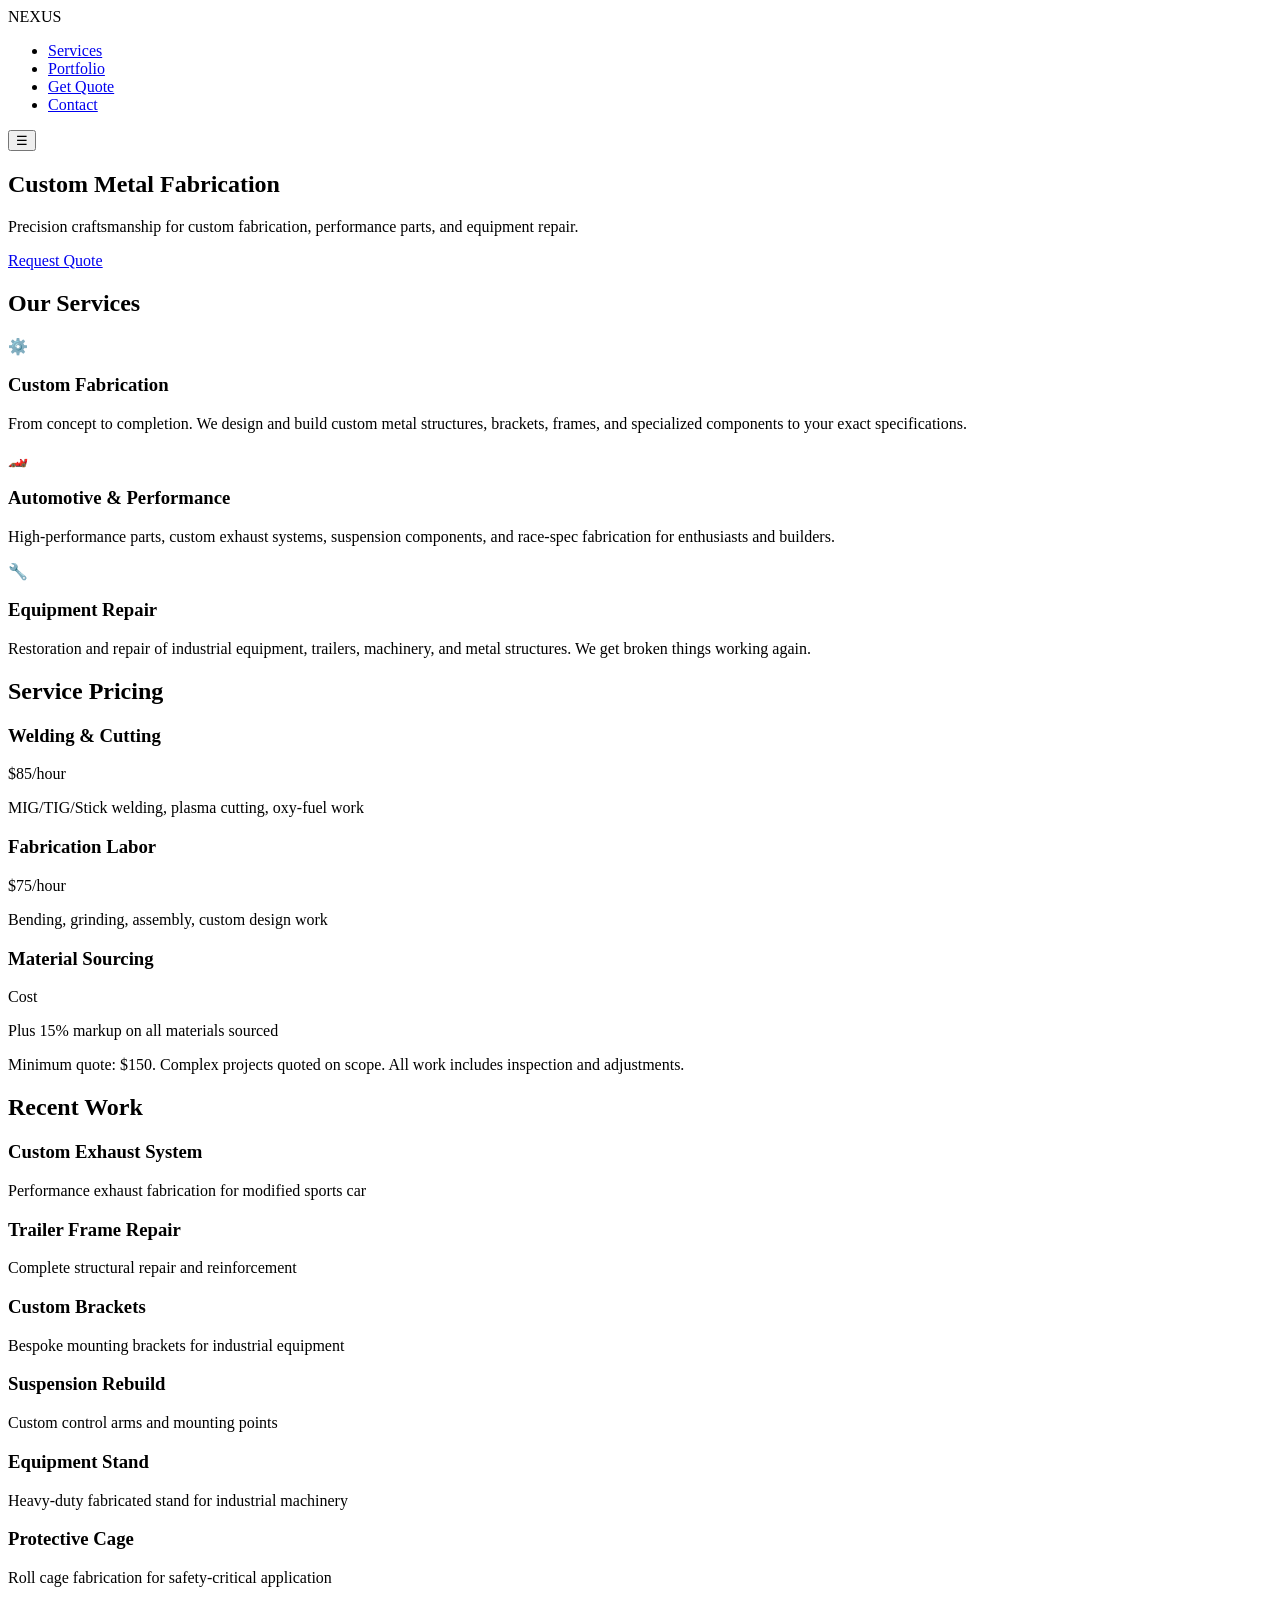
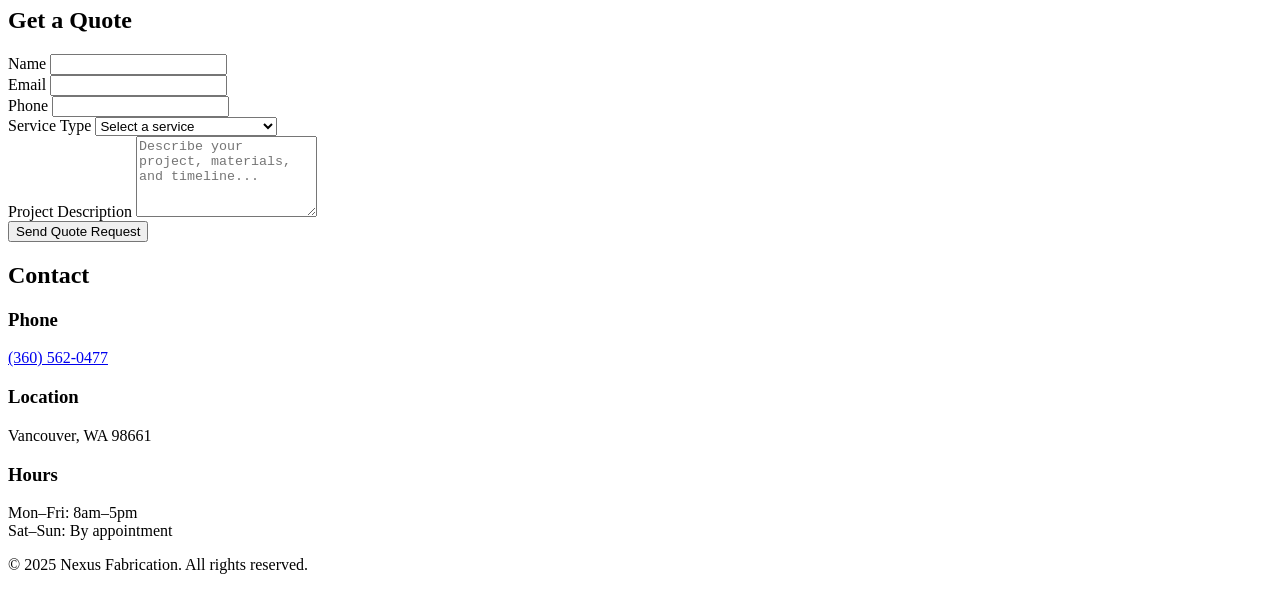
==== index.html @ 76b74e0a "Create index.html" ====
<!DOCTYPE html>
<html lang="en">
<head>
    <meta charset="UTF-8">
    <meta name="viewport" content="width=device-width, initial-scale=1.0">
    <title>Nexus Fabrication | Custom Metal Fabrication Vancouver, WA</title>
    <meta name="description" content="Custom fabrication, automotive performance parts, and equipment repair. Serving Vancouver, WA.">
    <meta name="theme-color" content="#1a1a1a">
    <link rel="stylesheet" href="styles.css">
    <script type="application/ld+json">
    {
        "@context": "https://schema.org",
        "@type": "LocalBusiness",
        "name": "Nexus Fabrication",
        "image": "https://nexusfabrication.com/og-image.jpg",
        "description": "Custom metal fabrication, automotive parts, equipment repair",
        "address": {
            "@type": "PostalAddress",
            "streetAddress": "Vancouver",
            "addressLocality": "Vancouver",
            "addressRegion": "WA",
            "postalCode": "98661",
            "addressCountry": "US"
        },
        "telephone": "(360) 562-0477",
        "url": "https://nexusfabrication.com"
    }
    </script>
</head>
<body>
    <!-- Navigation -->
    <nav class="navbar">
        <div class="nav-container">
            <div class="nav-brand">NEXUS</div>
            <ul class="nav-links">
                <li><a href="#services">Services</a></li>
                <li><a href="#portfolio">Portfolio</a></li>
                <li><a href="#quote">Get Quote</a></li>
                <li><a href="#contact">Contact</a></li>
            </ul>
            <button class="nav-toggle" id="navToggle">☰</button>
        </div>
    </nav>

    <!-- Hero Section -->
    <section class="hero">
        <div class="hero-content">
            <h1>Custom Metal Fabrication</h1>
            <p>Precision craftsmanship for custom fabrication, performance parts, and equipment repair.</p>
            <a href="#quote" class="cta-button">Request Quote</a>
        </div>
        <div class="hero-accent"></div>
    </section>

    <!-- Services Section -->
    <section id="services" class="services">
        <h2>Our Services</h2>
        <div class="services-grid">
            <div class="service-card">
                <div class="service-icon">⚙️</div>
                <h3>Custom Fabrication</h3>
                <p>From concept to completion. We design and build custom metal structures, brackets, frames, and specialized components to your exact specifications.</p>
            </div>
            <div class="service-card">
                <div class="service-icon">🏎️</div>
                <h3>Automotive & Performance</h3>
                <p>High-performance parts, custom exhaust systems, suspension components, and race-spec fabrication for enthusiasts and builders.</p>
            </div>
            <div class="service-card">
                <div class="service-icon">🔧</div>
                <h3>Equipment Repair</h3>
                <p>Restoration and repair of industrial equipment, trailers, machinery, and metal structures. We get broken things working again.</p>
            </div>
        </div>
    </section>

    <!-- Pricing Section -->
    <section id="pricing" class="pricing">
        <h2>Service Pricing</h2>
        <div class="pricing-grid">
            <div class="pricing-card">
                <h3>Welding & Cutting</h3>
                <div class="price">$85<span>/hour</span></div>
                <p>MIG/TIG/Stick welding, plasma cutting, oxy-fuel work</p>
            </div>
            <div class="pricing-card">
                <h3>Fabrication Labor</h3>
                <div class="price">$75<span>/hour</span></div>
                <p>Bending, grinding, assembly, custom design work</p>
            </div>
            <div class="pricing-card">
                <h3>Material Sourcing</h3>
                <div class="price">Cost</div>
                <p>Plus 15% markup on all materials sourced</p>
            </div>
        </div>
        <p class="pricing-note">Minimum quote: $150. Complex projects quoted on scope. All work includes inspection and adjustments.</p>
    </section>

    <!-- Portfolio Section -->
    <section id="portfolio" class="portfolio">
        <h2>Recent Work</h2>
        <div class="portfolio-grid">
            <div class="portfolio-item">
                <div class="portfolio-image" style="background: linear-gradient(135deg, #2d2d2d 0%, #3a3a3a 100%);"></div>
                <h3>Custom Exhaust System</h3>
                <p>Performance exhaust fabrication for modified sports car</p>
            </div>
            <div class="portfolio-item">
                <div class="portfolio-image" style="background: linear-gradient(135deg, #3a3a3a 0%, #2d2d2d 100%);"></div>
                <h3>Trailer Frame Repair</h3>
                <p>Complete structural repair and reinforcement</p>
            </div>
            <div class="portfolio-item">
                <div class="portfolio-image" style="background: linear-gradient(135deg, #2d2d2d 0%, #3a3a3a 100%);"></div>
                <h3>Custom Brackets</h3>
                <p>Bespoke mounting brackets for industrial equipment</p>
            </div>
            <div class="portfolio-item">
                <div class="portfolio-image" style="background: linear-gradient(135deg, #3a3a3a 0%, #2d2d2d 100%);"></div>
                <h3>Suspension Rebuild</h3>
                <p>Custom control arms and mounting points</p>
            </div>
            <div class="portfolio-item">
                <div class="portfolio-image" style="background: linear-gradient(135deg, #2d2d2d 0%, #3a3a3a 100%);"></div>
                <h3>Equipment Stand</h3>
                <p>Heavy-duty fabricated stand for industrial machinery</p>
            </div>
            <div class="portfolio-item">
                <div class="portfolio-image" style="background: linear-gradient(135deg, #3a3a3a 0%, #2d2d2d 100%);"></div>
                <h3>Protective Cage</h3>
                <p>Roll cage fabrication for safety-critical application</p>
            </div>
        </div>
    </section>

    <!-- Quote Section -->
    <section id="quote" class="quote-section">
        <h2>Get a Quote</h2>
        <form class="quote-form" id="quoteForm">
            <div class="form-group">
                <label for="name">Name</label>
                <input type="text" id="name" name="name" required>
            </div>
            <div class="form-group">
                <label for="email">Email</label>
                <input type="email" id="email" name="email" required>
            </div>
            <div class="form-group">
                <label for="phone">Phone</label>
                <input type="tel" id="phone" name="phone">
            </div>
            <div class="form-group">
                <label for="service">Service Type</label>
                <select id="service" name="service" required>
                    <option value="">Select a service</option>
                    <option value="custom-fab">Custom Fabrication</option>
                    <option value="auto-perf">Automotive & Performance</option>
                    <option value="repair">Equipment Repair</option>
                    <option value="other">Other</option>
                </select>
            </div>
            <div class="form-group">
                <label for="description">Project Description</label>
                <textarea id="description" name="description" rows="5" placeholder="Describe your project, materials, and timeline..." required></textarea>
            </div>
            <button type="submit" class="cta-button">Send Quote Request</button>
            <p class="form-note" id="formMessage"></p>
        </form>
    </section>

    <!-- Contact Section -->
    <section id="contact" class="contact">
        <h2>Contact</h2>
        <div class="contact-info">
            <div class="contact-item">
                <h3>Phone</h3>
                <a href="tel:+13605620477">(360) 562-0477</a>
            </div>
            <div class="contact-item">
                <h3>Location</h3>
                <p>Vancouver, WA 98661</p>
            </div>
            <div class="contact-item">
                <h3>Hours</h3>
                <p>Mon–Fri: 8am–5pm<br>Sat–Sun: By appointment</p>
            </div>
        </div>
    </section>

    <!-- Footer -->
    <footer class="footer">
        <p>&copy; 2025 Nexus Fabrication. All rights reserved.</p>
    </footer>

    <script src="script.js"></script>
</body>
</html>
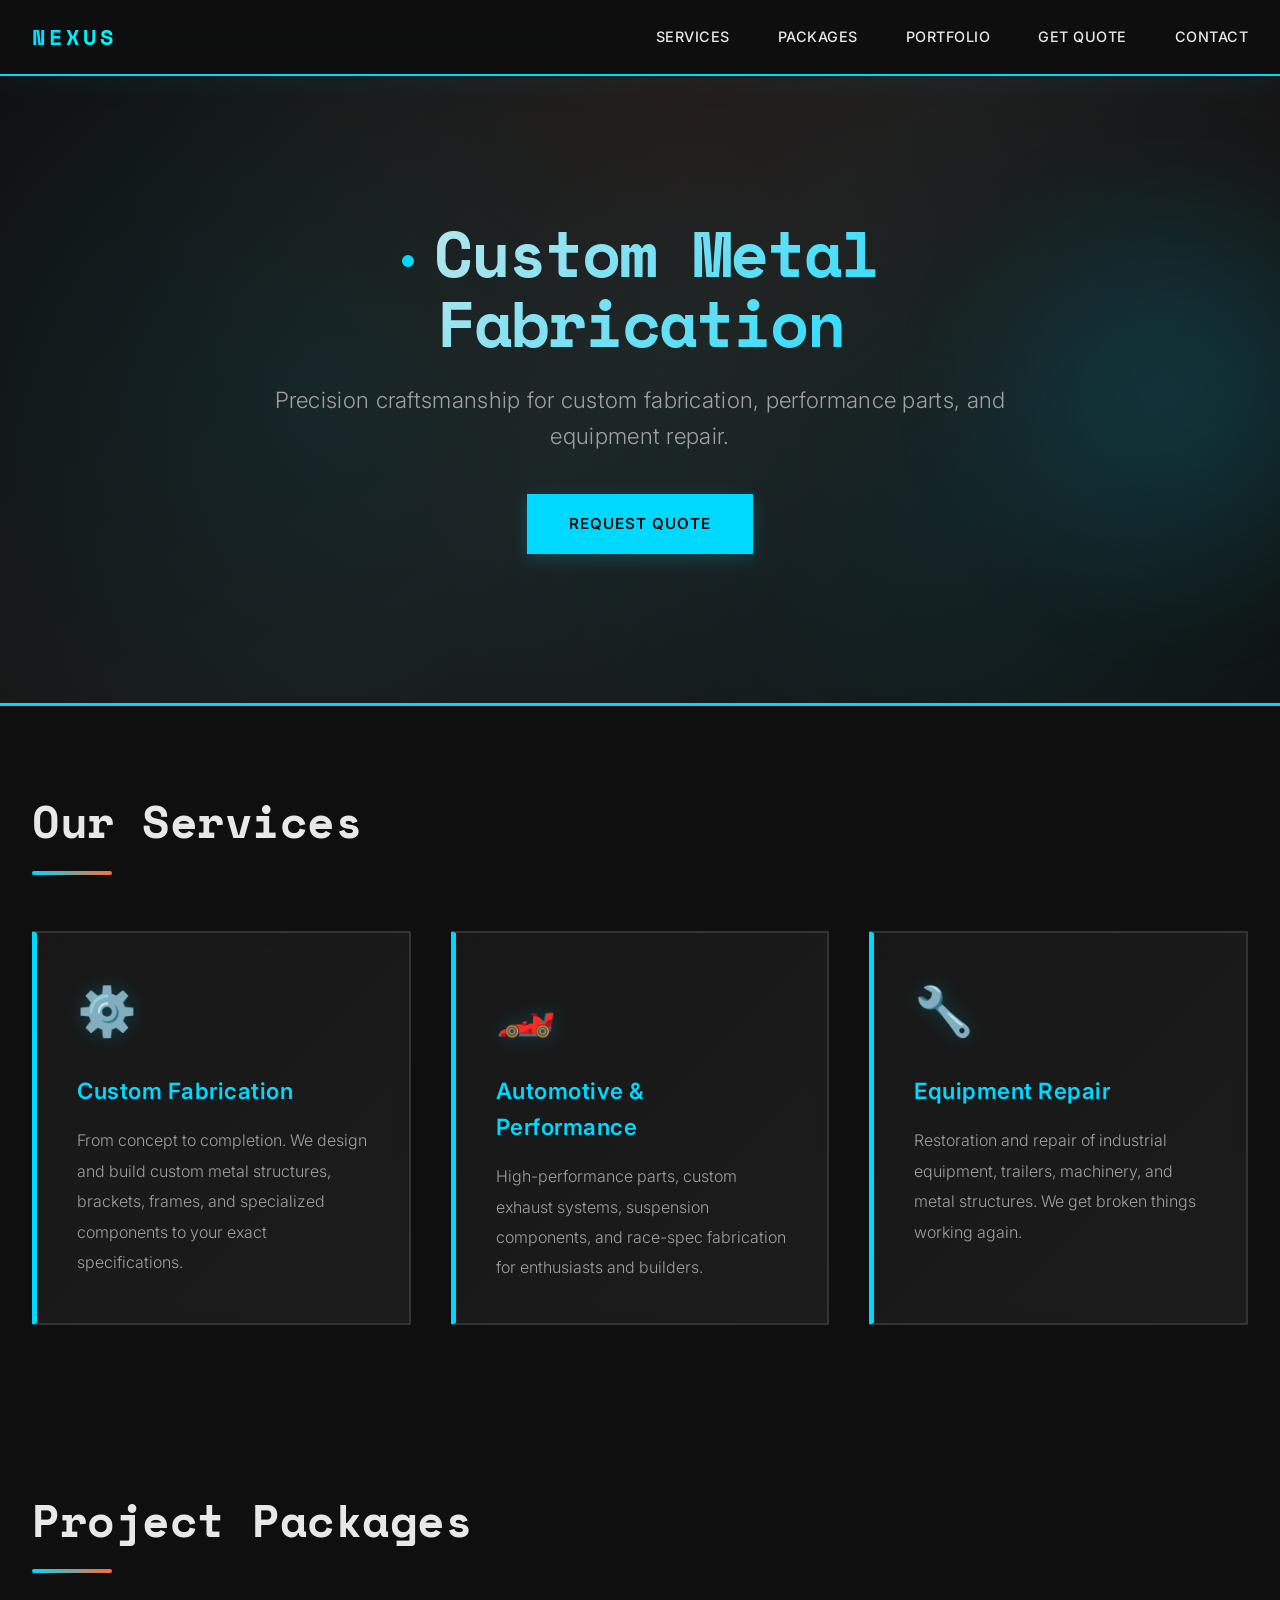
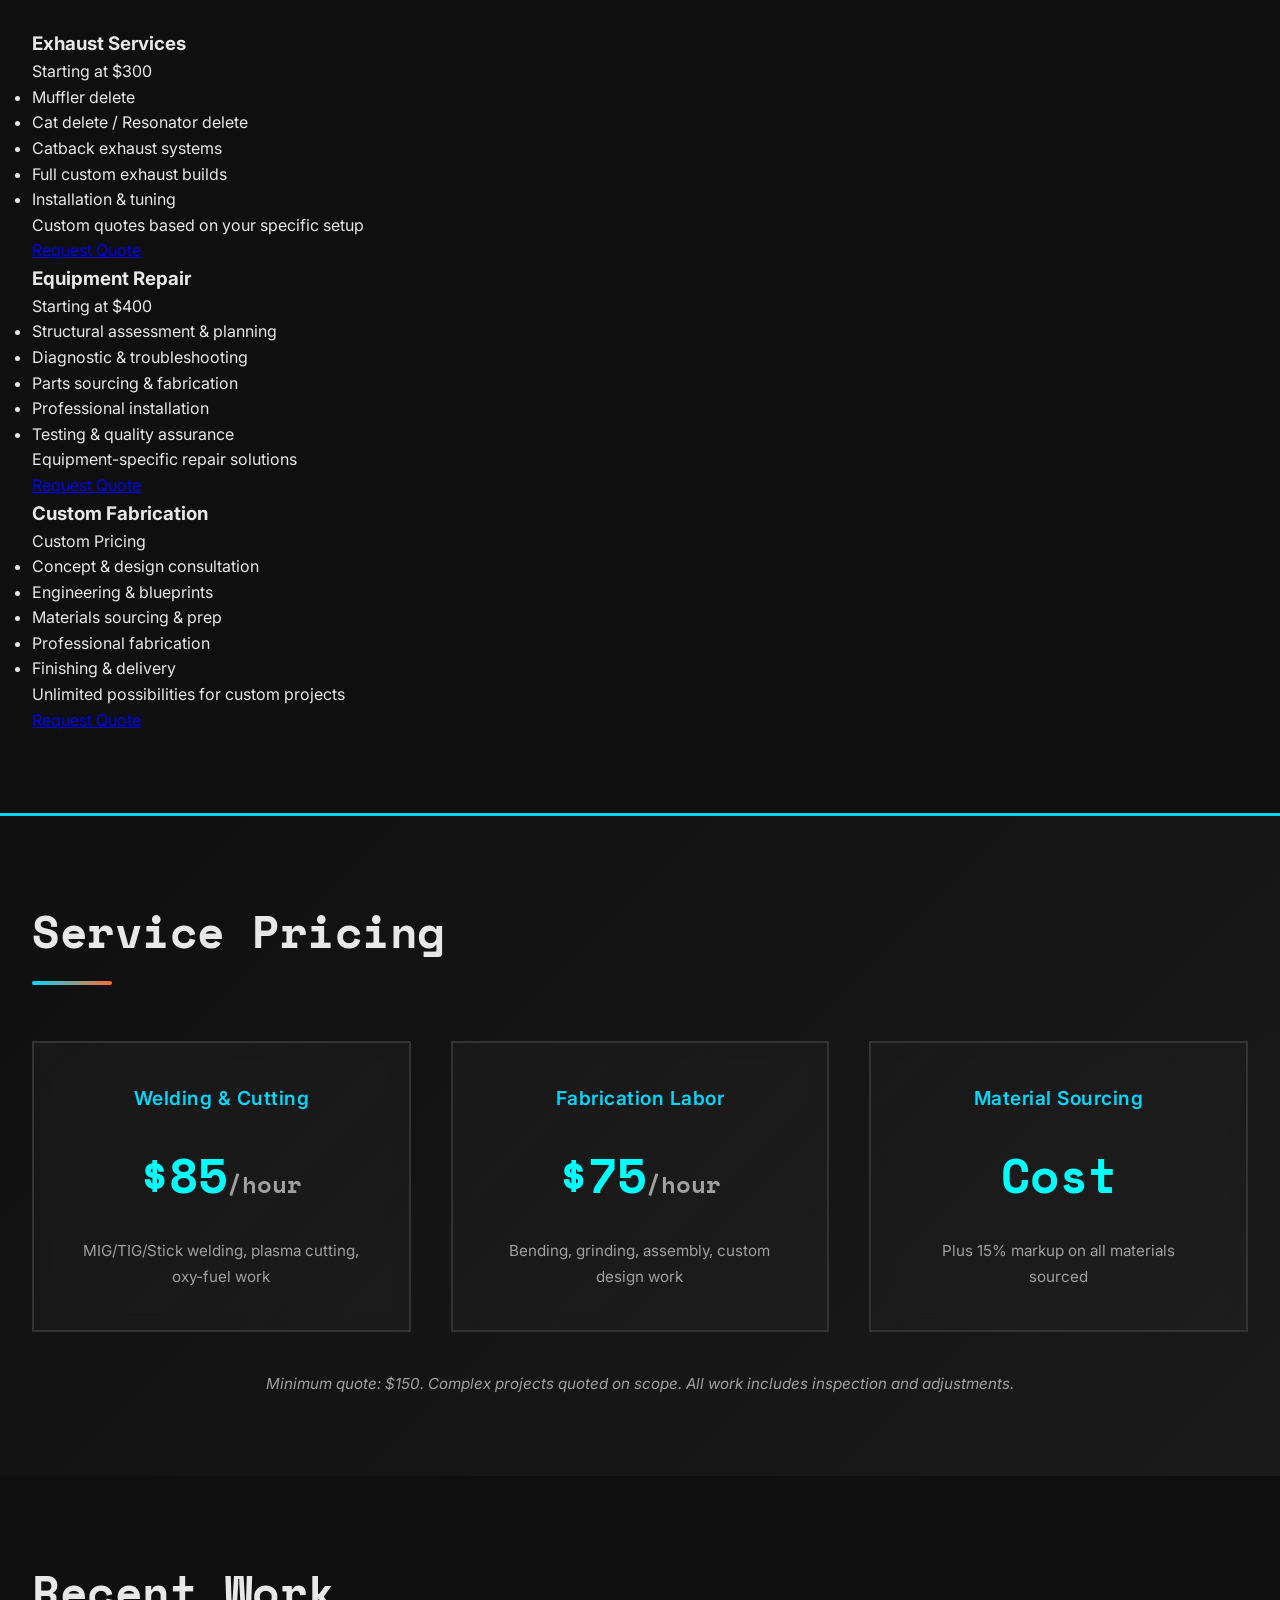
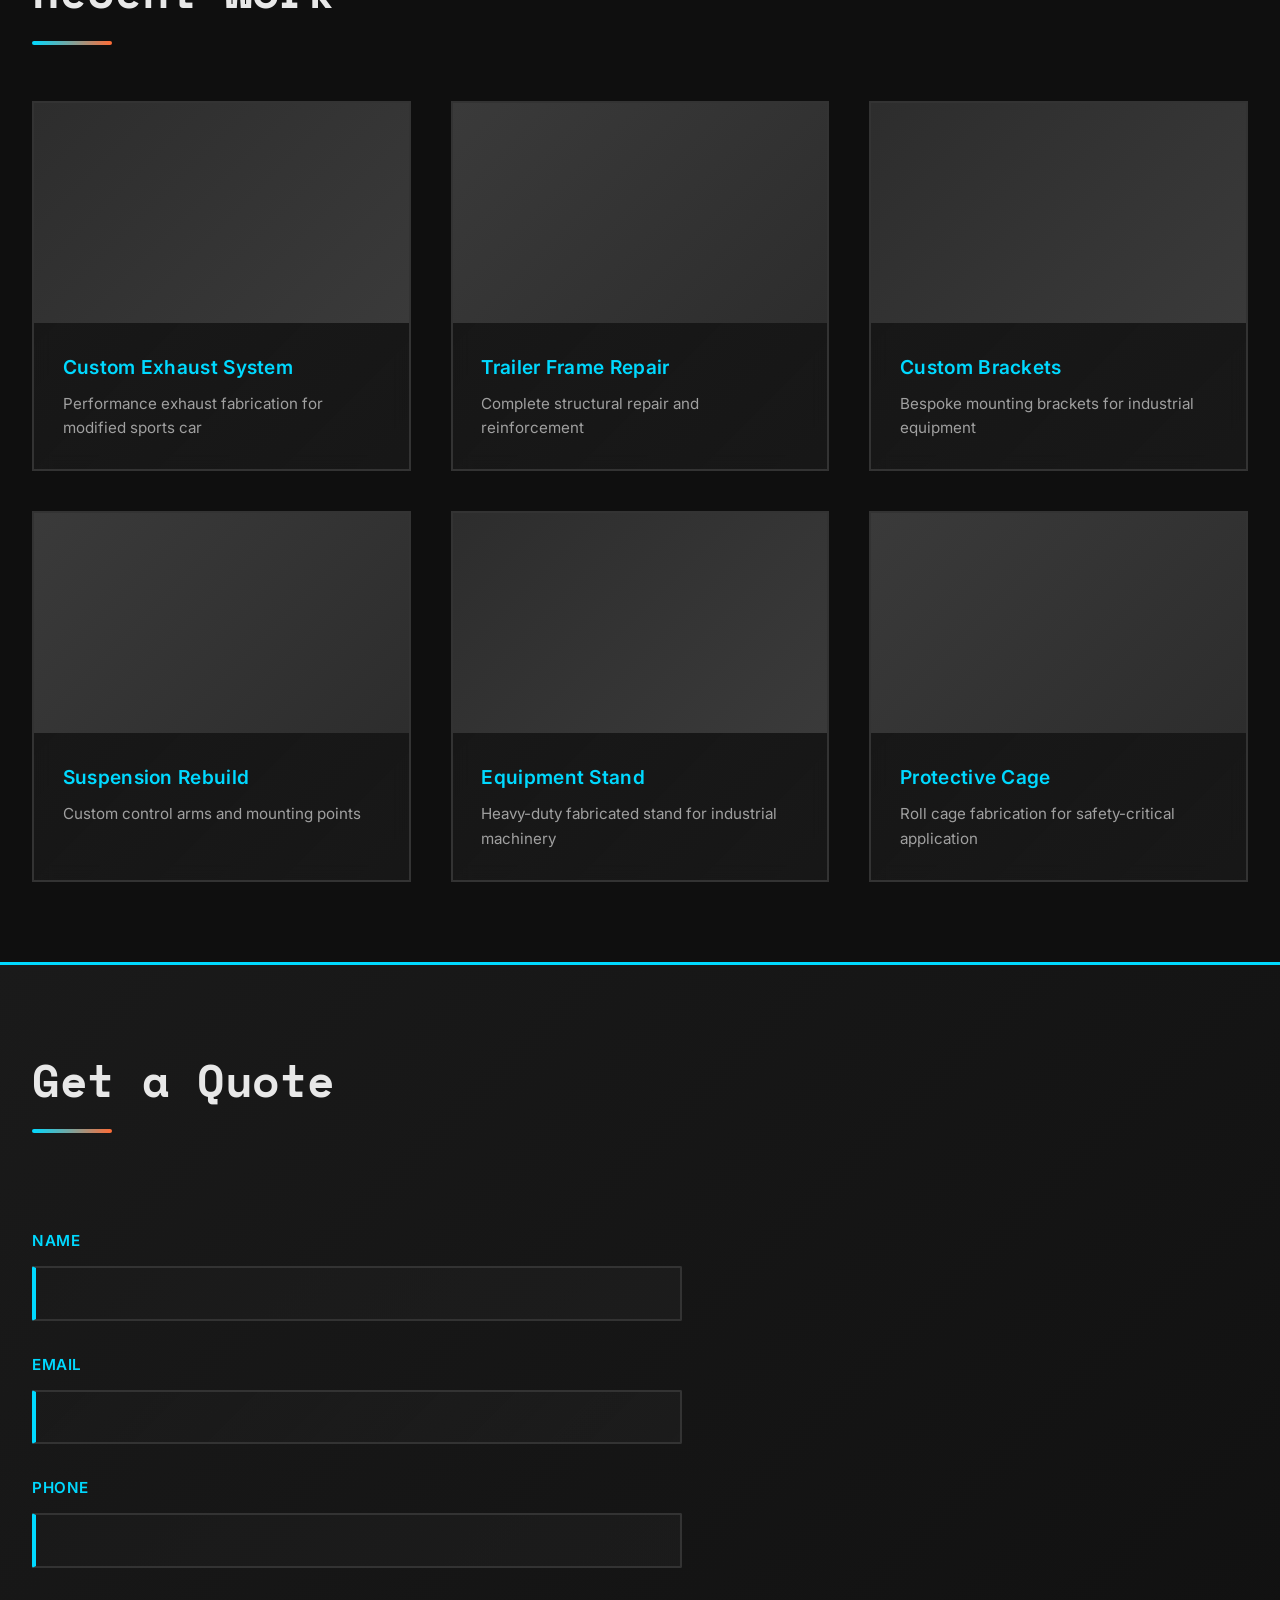
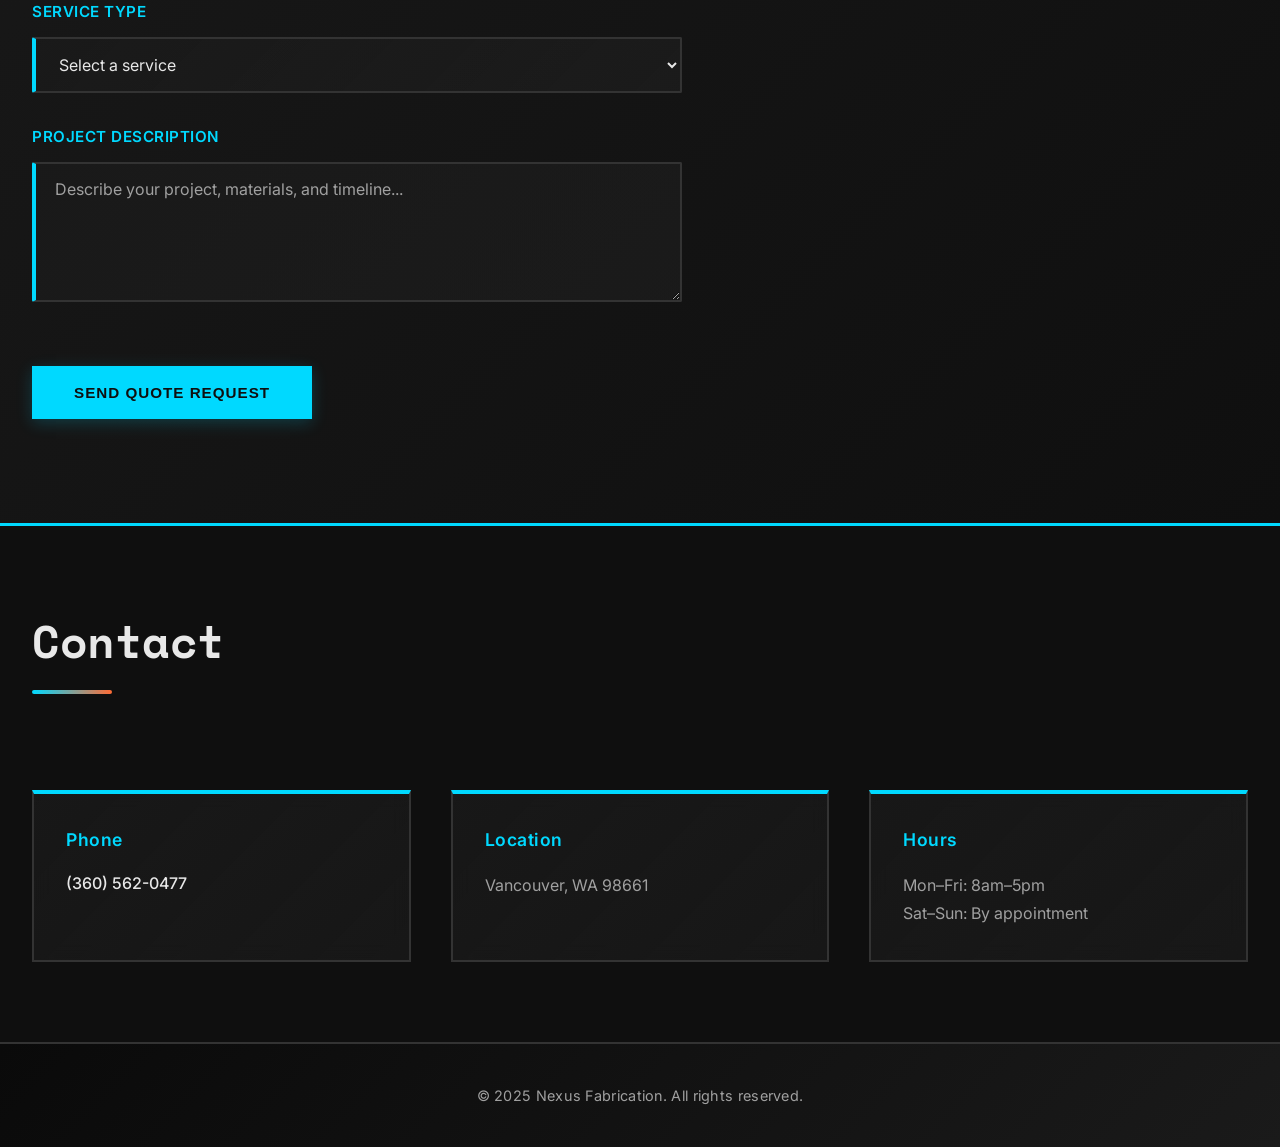
==== commit fe66120c: "Update index.html" ====
--- a/index.html
+++ b/index.html
@@ -34,6 +34,7 @@
             <div class="nav-brand">NEXUS</div>
             <ul class="nav-links">
                 <li><a href="#services">Services</a></li>
+                <li><a href="#packages">Packages</a></li>
                 <li><a href="#portfolio">Portfolio</a></li>
                 <li><a href="#quote">Get Quote</a></li>
                 <li><a href="#contact">Contact</a></li>
@@ -74,6 +75,60 @@
         </div>
     </section>
 
+    <!-- Packages Section -->
+    <section id="packages" class="packages">
+        <h2>Project Packages</h2>
+        <div class="packages-grid">
+            <div class="package-card">
+                <div class="package-header">
+                    <h3>Exhaust Services</h3>
+                    <div class="package-price">Starting at <span>$300</span></div>
+                </div>
+                <ul class="package-list">
+                    <li>Muffler delete</li>
+                    <li>Cat delete / Resonator delete</li>
+                    <li>Catback exhaust systems</li>
+                    <li>Full custom exhaust builds</li>
+                    <li>Installation & tuning</li>
+                </ul>
+                <p class="package-note">Custom quotes based on your specific setup</p>
+                <a href="#quote" class="package-cta">Request Quote</a>
+            </div>
+
+            <div class="package-card">
+                <div class="package-header">
+                    <h3>Equipment Repair</h3>
+                    <div class="package-price">Starting at <span>$400</span></div>
+                </div>
+                <ul class="package-list">
+                    <li>Structural assessment & planning</li>
+                    <li>Diagnostic & troubleshooting</li>
+                    <li>Parts sourcing & fabrication</li>
+                    <li>Professional installation</li>
+                    <li>Testing & quality assurance</li>
+                </ul>
+                <p class="package-note">Equipment-specific repair solutions</p>
+                <a href="#quote" class="package-cta">Request Quote</a>
+            </div>
+
+            <div class="package-card">
+                <div class="package-header">
+                    <h3>Custom Fabrication</h3>
+                    <div class="package-price">Custom <span>Pricing</span></div>
+                </div>
+                <ul class="package-list">
+                    <li>Concept & design consultation</li>
+                    <li>Engineering & blueprints</li>
+                    <li>Materials sourcing & prep</li>
+                    <li>Professional fabrication</li>
+                    <li>Finishing & delivery</li>
+                </ul>
+                <p class="package-note">Unlimited possibilities for custom projects</p>
+                <a href="#quote" class="package-cta">Request Quote</a>
+            </div>
+        </div>
+    </section>
+
     <!-- Pricing Section -->
     <section id="pricing" class="pricing">
         <h2>Service Pricing</h2>
--- a/styles.css
+++ b/styles.css
@@ -0,0 +1,794 @@
+/* Nexus Fabrication Styles - Premium Edition */
+
+@import url('https://fonts.googleapis.com/css2?family=Space+Mono:wght@400;700&family=Inter:wght@300;400;500;600;700&display=swap');
+
+:root {
+    --bg-dark: #0f0f0f;
+    --bg-steel: #1a1a1a;
+    --bg-light-steel: #252525;
+    --accent-blue: #00D9FF;
+    --accent-blue-bright: #00FFFF;
+    --accent-blue-dark: #0099cc;
+    --accent-orange: #FF6B35;
+    --text-light: #e8e8e8;
+    --text-muted: #a0a0a0;
+    --border: #333333;
+    --glow-blue: rgba(0, 217, 255, 0.15);
+    --glow-blue-strong: rgba(0, 217, 255, 0.3);
+}
+
+* {
+    margin: 0;
+    padding: 0;
+    box-sizing: border-box;
+}
+
+html {
+    scroll-behavior: smooth;
+}
+
+body {
+    font-family: 'Inter', -apple-system, BlinkMacSystemFont, 'Segoe UI', sans-serif;
+    background-color: var(--bg-dark);
+    color: var(--text-light);
+    line-height: 1.6;
+    font-size: 16px;
+    position: relative;
+}
+
+body::before {
+    content: '';
+    position: fixed;
+    top: 0;
+    left: 0;
+    width: 100%;
+    height: 100%;
+    background: 
+        radial-gradient(circle at 20% 50%, rgba(0, 217, 255, 0.03) 0%, transparent 50%),
+        radial-gradient(circle at 80% 80%, rgba(0, 217, 255, 0.02) 0%, transparent 50%);
+    pointer-events: none;
+    z-index: -1;
+}
+
+/* Navigation */
+.navbar {
+    background: rgba(15, 15, 15, 0.85);
+    backdrop-filter: blur(20px);
+    border-bottom: 2px solid var(--accent-blue);
+    position: sticky;
+    top: 0;
+    z-index: 100;
+    box-shadow: 0 8px 32px rgba(0, 217, 255, 0.05);
+}
+
+.nav-container {
+    max-width: 1400px;
+    margin: 0 auto;
+    padding: 1.2rem 2rem;
+    display: flex;
+    justify-content: space-between;
+    align-items: center;
+}
+
+.nav-brand {
+    font-size: 1.4rem;
+    font-weight: 700;
+    letter-spacing: 4px;
+    background: linear-gradient(135deg, var(--accent-blue), var(--accent-blue-bright));
+    -webkit-background-clip: text;
+    -webkit-text-fill-color: transparent;
+    background-clip: text;
+    font-family: 'Space Mono', monospace;
+}
+
+.nav-links {
+    display: flex;
+    list-style: none;
+    gap: 3rem;
+}
+
+.nav-links a {
+    color: var(--text-light);
+    text-decoration: none;
+    font-size: 0.9rem;
+    font-weight: 500;
+    letter-spacing: 0.5px;
+    transition: all 0.3s ease;
+    position: relative;
+    text-transform: uppercase;
+}
+
+.nav-links a:hover {
+    color: var(--accent-blue);
+}
+
+.nav-links a::before {
+    content: '';
+    position: absolute;
+    bottom: -8px;
+    left: 0;
+    width: 0;
+    height: 2px;
+    background: linear-gradient(90deg, var(--accent-blue), var(--accent-blue-bright));
+    transition: width 0.3s ease;
+}
+
+.nav-links a:hover::before {
+    width: 100%;
+}
+
+.nav-toggle {
+    display: none;
+    background: none;
+    border: none;
+    color: var(--accent-blue);
+    font-size: 1.5rem;
+    cursor: pointer;
+}
+
+/* Hero Section */
+.hero {
+    position: relative;
+    min-height: 70vh;
+    display: flex;
+    align-items: center;
+    justify-content: center;
+    text-align: center;
+    padding: 6rem 2rem;
+    background: linear-gradient(135deg, #0f0f0f 0%, #1a1a1a 50%, #0f0f0f 100%);
+    border-bottom: 3px solid var(--accent-blue);
+    overflow: hidden;
+}
+
+.hero::before {
+    content: '';
+    position: absolute;
+    top: 0;
+    left: 0;
+    right: 0;
+    bottom: 0;
+    background: 
+        radial-gradient(circle at 25% 50%, rgba(0, 217, 255, 0.08) 0%, transparent 50%),
+        radial-gradient(circle at 75% 70%, rgba(0, 217, 255, 0.08) 0%, transparent 50%),
+        radial-gradient(circle at 50% 0%, rgba(255, 107, 53, 0.05) 0%, transparent 60%);
+    pointer-events: none;
+    animation: gradientShift 8s ease-in-out infinite;
+}
+
+@keyframes gradientShift {
+    0%, 100% { opacity: 1; }
+    50% { opacity: 0.8; }
+}
+
+.hero-content {
+    max-width: 800px;
+    z-index: 2;
+    animation: slideUp 0.8s ease-out;
+}
+
+@keyframes slideUp {
+    from {
+        opacity: 0;
+        transform: translateY(30px);
+    }
+    to {
+        opacity: 1;
+        transform: translateY(0);
+    }
+}
+
+.hero h1 {
+    font-size: 4rem;
+    font-weight: 700;
+    margin-bottom: 1.5rem;
+    line-height: 1.1;
+    letter-spacing: -2px;
+    background: linear-gradient(135deg, var(--text-light), var(--accent-blue));
+    -webkit-background-clip: text;
+    -webkit-text-fill-color: transparent;
+    background-clip: text;
+    font-family: 'Space Mono', monospace;
+}
+
+.hero h1::before {
+    content: '';
+    display: inline-block;
+    width: 12px;
+    height: 12px;
+    background: var(--accent-blue);
+    border-radius: 50%;
+    margin-right: 1.2rem;
+    vertical-align: middle;
+    animation: pulse 2s ease-in-out infinite;
+}
+
+@keyframes pulse {
+    0%, 100% {
+        box-shadow: 0 0 0 0 rgba(0, 217, 255, 0.7);
+    }
+    50% {
+        box-shadow: 0 0 0 10px rgba(0, 217, 255, 0);
+    }
+}
+
+.hero p {
+    font-size: 1.4rem;
+    color: var(--text-muted);
+    margin-bottom: 2.5rem;
+    font-weight: 300;
+    letter-spacing: 0.3px;
+}
+
+.hero-accent {
+    position: absolute;
+    width: 500px;
+    height: 500px;
+    background: radial-gradient(circle, rgba(0, 217, 255, 0.15) 0%, transparent 70%);
+    border-radius: 50%;
+    top: 50%;
+    right: -150px;
+    transform: translateY(-50%);
+    pointer-events: none;
+    filter: blur(40px);
+    animation: float 6s ease-in-out infinite;
+}
+
+@keyframes float {
+    0%, 100% { transform: translateY(-50%) translateX(0); }
+    50% { transform: translateY(-60%) translateX(-20px); }
+}
+
+/* CTA Button */
+.cta-button {
+    display: inline-block;
+    padding: 1rem 2.5rem;
+    background: var(--accent-blue);
+    color: var(--bg-dark);
+    text-decoration: none;
+    font-weight: 600;
+    border: 2px solid var(--accent-blue);
+    border-radius: 0;
+    cursor: pointer;
+    transition: all 0.3s cubic-bezier(0.25, 0.46, 0.45, 0.94);
+    font-size: 0.95rem;
+    letter-spacing: 1px;
+    text-transform: uppercase;
+    position: relative;
+    overflow: hidden;
+    box-shadow: 0 4px 15px rgba(0, 217, 255, 0.2);
+}
+
+.cta-button::before {
+    content: '';
+    position: absolute;
+    top: 0;
+    left: -100%;
+    width: 100%;
+    height: 100%;
+    background: rgba(255, 255, 255, 0.2);
+    transition: left 0.4s ease;
+    z-index: -1;
+}
+
+.cta-button:hover {
+    background: transparent;
+    color: var(--accent-blue);
+    transform: translateY(-3px);
+    box-shadow: 0 8px 25px rgba(0, 217, 255, 0.3);
+    border-color: var(--accent-blue-bright);
+}
+
+.cta-button:hover::before {
+    left: 100%;
+}
+
+/* Sections */
+section {
+    max-width: 1400px;
+    margin: 0 auto;
+    padding: 5rem 2rem;
+}
+
+section h2 {
+    font-size: 2.8rem;
+    margin-bottom: 3.5rem;
+    position: relative;
+    display: inline-block;
+    font-weight: 700;
+    letter-spacing: -0.5px;
+    font-family: 'Space Mono', monospace;
+}
+
+section h2::after {
+    content: '';
+    display: block;
+    width: 80px;
+    height: 4px;
+    background: linear-gradient(90deg, var(--accent-blue), var(--accent-orange));
+    margin-top: 0.8rem;
+    border-radius: 2px;
+}
+
+/* Services Section */
+.services {
+    background: var(--bg-dark);
+}
+
+.services-grid {
+    display: grid;
+    grid-template-columns: repeat(auto-fit, minmax(320px, 1fr));
+    gap: 2.5rem;
+}
+
+.service-card {
+    background: linear-gradient(135deg, rgba(26, 26, 26, 0.8) 0%, rgba(37, 37, 37, 0.6) 100%);
+    padding: 2.5rem;
+    border: 2px solid var(--border);
+    border-left: 5px solid var(--accent-blue);
+    border-radius: 2px;
+    transition: all 0.4s cubic-bezier(0.25, 0.46, 0.45, 0.94);
+    position: relative;
+    overflow: hidden;
+    backdrop-filter: blur(10px);
+}
+
+.service-card::before {
+    content: '';
+    position: absolute;
+    top: 0;
+    left: 0;
+    right: 0;
+    bottom: 0;
+    background: radial-gradient(circle at 100% 0%, rgba(0, 217, 255, 0.05) 0%, transparent 60%);
+    opacity: 0;
+    transition: opacity 0.4s ease;
+}
+
+.service-card:hover {
+    transform: translateY(-10px) translateX(5px);
+    border-left-color: var(--accent-blue-bright);
+    box-shadow: 
+        0 20px 40px rgba(0, 217, 255, 0.1),
+        inset 0 1px 0 rgba(255, 255, 255, 0.1);
+    background: linear-gradient(135deg, rgba(26, 26, 26, 0.95) 0%, rgba(37, 37, 37, 0.8) 100%);
+}
+
+.service-card:hover::before {
+    opacity: 1;
+}
+
+.service-icon {
+    font-size: 3rem;
+    margin-bottom: 1.5rem;
+    display: inline-block;
+    filter: drop-shadow(0 0 10px rgba(0, 217, 255, 0.2));
+}
+
+.service-card h3 {
+    font-size: 1.4rem;
+    margin-bottom: 1rem;
+    color: var(--accent-blue);
+    font-weight: 600;
+    letter-spacing: 0.5px;
+}
+
+.service-card p {
+    color: var(--text-muted);
+    line-height: 1.9;
+    font-weight: 300;
+}
+
+/* Pricing Section */
+.pricing {
+    background: linear-gradient(135deg, #0f0f0f 0%, #1a1a1a 100%);
+    border-top: 3px solid var(--accent-blue);
+}
+
+.pricing-grid {
+    display: grid;
+    grid-template-columns: repeat(auto-fit, minmax(300px, 1fr));
+    gap: 2.5rem;
+    margin-bottom: 2.5rem;
+}
+
+.pricing-card {
+    background: linear-gradient(135deg, rgba(26, 26, 26, 0.8) 0%, rgba(37, 37, 37, 0.4) 100%);
+    padding: 2.5rem;
+    border: 2px solid var(--border);
+    text-align: center;
+    transition: all 0.4s cubic-bezier(0.25, 0.46, 0.45, 0.94);
+    position: relative;
+    backdrop-filter: blur(10px);
+    overflow: hidden;
+}
+
+.pricing-card::before {
+    content: '';
+    position: absolute;
+    top: 0;
+    left: 0;
+    right: 0;
+    height: 2px;
+    background: linear-gradient(90deg, transparent, var(--accent-blue), transparent);
+    opacity: 0;
+    transition: opacity 0.4s ease;
+}
+
+.pricing-card:hover {
+    transform: translateY(-8px);
+    border-color: var(--accent-blue);
+    box-shadow: 
+        0 15px 35px rgba(0, 217, 255, 0.15),
+        inset 0 1px 0 rgba(0, 217, 255, 0.1);
+}
+
+.pricing-card:hover::before {
+    opacity: 1;
+}
+
+.pricing-card h3 {
+    margin-bottom: 1.5rem;
+    color: var(--accent-blue);
+    font-weight: 600;
+    font-size: 1.2rem;
+    letter-spacing: 0.5px;
+}
+
+.pricing-card .price {
+    font-size: 3rem;
+    font-weight: 700;
+    margin: 1.5rem 0;
+    color: var(--accent-blue-bright);
+    font-family: 'Space Mono', monospace;
+}
+
+.pricing-card .price span {
+    font-size: 0.5em;
+    color: var(--text-muted);
+}
+
+.pricing-card p {
+    color: var(--text-muted);
+    font-size: 0.95rem;
+    line-height: 1.7;
+}
+
+.pricing-note {
+    text-align: center;
+    color: var(--text-muted);
+    margin-top: 2.5rem;
+    font-size: 0.95rem;
+    font-style: italic;
+}
+
+/* Portfolio Section */
+.portfolio {
+    background: var(--bg-dark);
+}
+
+.portfolio-grid {
+    display: grid;
+    grid-template-columns: repeat(auto-fill, minmax(320px, 1fr));
+    gap: 2.5rem;
+}
+
+.portfolio-item {
+    background: linear-gradient(135deg, rgba(26, 26, 26, 0.8) 0%, rgba(37, 37, 37, 0.4) 100%);
+    overflow: hidden;
+    border: 2px solid var(--border);
+    transition: all 0.4s cubic-bezier(0.25, 0.46, 0.45, 0.94);
+    position: relative;
+    backdrop-filter: blur(10px);
+}
+
+.portfolio-item::before {
+    content: '';
+    position: absolute;
+    top: 0;
+    left: 0;
+    right: 0;
+    bottom: 0;
+    background: linear-gradient(135deg, rgba(0, 217, 255, 0.2) 0%, transparent 100%);
+    opacity: 0;
+    transition: opacity 0.4s ease;
+    z-index: 2;
+    pointer-events: none;
+}
+
+.portfolio-item:hover {
+    transform: translateY(-12px) scale(1.02);
+    border-color: var(--accent-blue);
+    box-shadow: 
+        0 25px 50px rgba(0, 217, 255, 0.15),
+        inset 0 1px 0 rgba(255, 255, 255, 0.1);
+}
+
+.portfolio-item:hover::before {
+    opacity: 1;
+}
+
+.portfolio-image {
+    width: 100%;
+    height: 220px;
+    background: linear-gradient(135deg, #252525, #1a1a1a);
+    display: flex;
+    align-items: center;
+    justify-content: center;
+    color: var(--text-muted);
+    font-size: 3.5rem;
+    position: relative;
+    overflow: hidden;
+}
+
+.portfolio-image::before {
+    content: '';
+    position: absolute;
+    top: 0;
+    left: 0;
+    right: 0;
+    bottom: 0;
+    background: 
+        repeating-linear-gradient(
+            90deg,
+            transparent,
+            transparent 2px,
+            rgba(0, 217, 255, 0.03) 2px,
+            rgba(0, 217, 255, 0.03) 4px
+        );
+    opacity: 0;
+    transition: opacity 0.3s ease;
+}
+
+.portfolio-item:hover .portfolio-image::before {
+    opacity: 1;
+}
+
+.portfolio-item h3 {
+    padding: 1.8rem 1.8rem 0.6rem;
+    color: var(--accent-blue);
+    font-weight: 600;
+    font-size: 1.2rem;
+    letter-spacing: 0.3px;
+}
+
+.portfolio-item p {
+    padding: 0 1.8rem 1.8rem;
+    color: var(--text-muted);
+    font-size: 0.95rem;
+    line-height: 1.6;
+}
+
+/* Quote Section */
+.quote-section {
+    background: linear-gradient(135deg, #1a1a1a 0%, #0f0f0f 100%);
+    border-top: 3px solid var(--accent-blue);
+}
+
+.quote-section h2 {
+    max-width: 600px;
+}
+
+.quote-form {
+    max-width: 650px;
+    margin-top: 2.5rem;
+}
+
+.form-group {
+    margin-bottom: 2rem;
+}
+
+.form-group label {
+    display: block;
+    margin-bottom: 0.8rem;
+    color: var(--accent-blue);
+    font-weight: 600;
+    font-size: 0.95rem;
+    letter-spacing: 0.5px;
+    text-transform: uppercase;
+}
+
+.form-group input,
+.form-group select,
+.form-group textarea {
+    width: 100%;
+    padding: 0.95rem 1.2rem;
+    background: linear-gradient(135deg, rgba(26, 26, 26, 0.8) 0%, rgba(37, 37, 37, 0.4) 100%);
+    border: 2px solid var(--border);
+    border-left: 4px solid var(--accent-blue);
+    color: var(--text-light);
+    font-family: 'Inter', sans-serif;
+    font-size: 1rem;
+    transition: all 0.3s cubic-bezier(0.25, 0.46, 0.45, 0.94);
+    border-radius: 2px;
+}
+
+.form-group input::placeholder,
+.form-group textarea::placeholder {
+    color: var(--text-muted);
+}
+
+.form-group input:focus,
+.form-group select:focus,
+.form-group textarea:focus {
+    outline: none;
+    border-left-color: var(--accent-blue-bright);
+    border-color: var(--accent-blue);
+    background: linear-gradient(135deg, rgba(26, 26, 26, 0.95) 0%, rgba(37, 37, 37, 0.6) 100%);
+    box-shadow: 0 0 0 3px rgba(0, 217, 255, 0.1);
+}
+
+.form-group textarea {
+    resize: vertical;
+    min-height: 140px;
+    font-family: 'Inter', sans-serif;
+}
+
+.quote-form button {
+    margin-top: 1.5rem;
+}
+
+.form-note {
+    margin-top: 1.5rem;
+    color: var(--accent-blue);
+    font-size: 0.95rem;
+    font-weight: 500;
+}
+
+/* Contact Section */
+.contact {
+    background: var(--bg-dark);
+    border-top: 3px solid var(--accent-blue);
+}
+
+.contact-info {
+    display: grid;
+    grid-template-columns: repeat(auto-fit, minmax(280px, 1fr));
+    gap: 2.5rem;
+    margin-top: 2.5rem;
+}
+
+.contact-item {
+    background: linear-gradient(135deg, rgba(26, 26, 26, 0.8) 0%, rgba(37, 37, 37, 0.4) 100%);
+    padding: 2rem;
+    border: 2px solid var(--border);
+    border-top: 4px solid var(--accent-blue);
+    transition: all 0.3s cubic-bezier(0.25, 0.46, 0.45, 0.94);
+    backdrop-filter: blur(10px);
+}
+
+.contact-item:hover {
+    transform: translateY(-5px);
+    border-top-color: var(--accent-blue-bright);
+    box-shadow: 0 15px 35px rgba(0, 217, 255, 0.1);
+}
+
+.contact-item h3 {
+    color: var(--accent-blue);
+    margin-bottom: 1rem;
+    font-weight: 600;
+    font-size: 1.1rem;
+    letter-spacing: 0.5px;
+}
+
+.contact-item a {
+    color: var(--text-light);
+    text-decoration: none;
+    font-weight: 500;
+    transition: all 0.3s ease;
+}
+
+.contact-item a:hover {
+    color: var(--accent-blue);
+}
+
+.contact-item p {
+    color: var(--text-muted);
+    line-height: 1.8;
+}
+
+/* Footer */
+.footer {
+    background: linear-gradient(135deg, #0a0a0a 0%, #1a1a1a 100%);
+    text-align: center;
+    padding: 2.5rem;
+    border-top: 2px solid var(--border);
+    color: var(--text-muted);
+    font-size: 0.9rem;
+    letter-spacing: 0.3px;
+}
+
+/* Responsive */
+@media (max-width: 768px) {
+    .nav-links {
+        display: none;
+        position: absolute;
+        top: 100%;
+        left: 0;
+        right: 0;
+        background: rgba(15, 15, 15, 0.95);
+        backdrop-filter: blur(20px);
+        flex-direction: column;
+        padding: 2rem;
+        gap: 1rem;
+        border-bottom: 2px solid var(--border);
+    }
+
+    .nav-links.active {
+        display: flex;
+    }
+
+    .nav-toggle {
+        display: block;
+    }
+
+    .hero h1 {
+        font-size: 2.2rem;
+    }
+
+    .hero p {
+        font-size: 1.1rem;
+    }
+
+    section {
+        padding: 3rem 1.5rem;
+    }
+
+    section h2 {
+        font-size: 2rem;
+    }
+
+    .hero-accent {
+        display: none;
+    }
+
+    .portfolio-grid {
+        grid-template-columns: 1fr;
+    }
+
+    .services-grid {
+        grid-template-columns: 1fr;
+    }
+
+    .pricing-grid {
+        grid-template-columns: 1fr;
+    }
+
+    .contact-info {
+        grid-template-columns: 1fr;
+    }
+
+    .cta-button {
+        padding: 0.85rem 2rem;
+        font-size: 0.9rem;
+    }
+}
+
+@media (max-width: 480px) {
+    .hero h1 {
+        font-size: 1.8rem;
+    }
+
+    section h2 {
+        font-size: 1.6rem;
+    }
+
+    .service-card,
+    .pricing-card,
+    .portfolio-item,
+    .contact-item {
+        padding: 1.5rem;
+    }
+
+    .nav-brand {
+        font-size: 1.2rem;
+        letter-spacing: 2px;
+    }
+}
+
+@media (prefers-reduced-motion: reduce) {
+    * {
+        animation-duration: 0.01ms !important;
+        animation-iteration-count: 1 !important;
+        transition-duration: 0.01ms !important;
+    }
+}
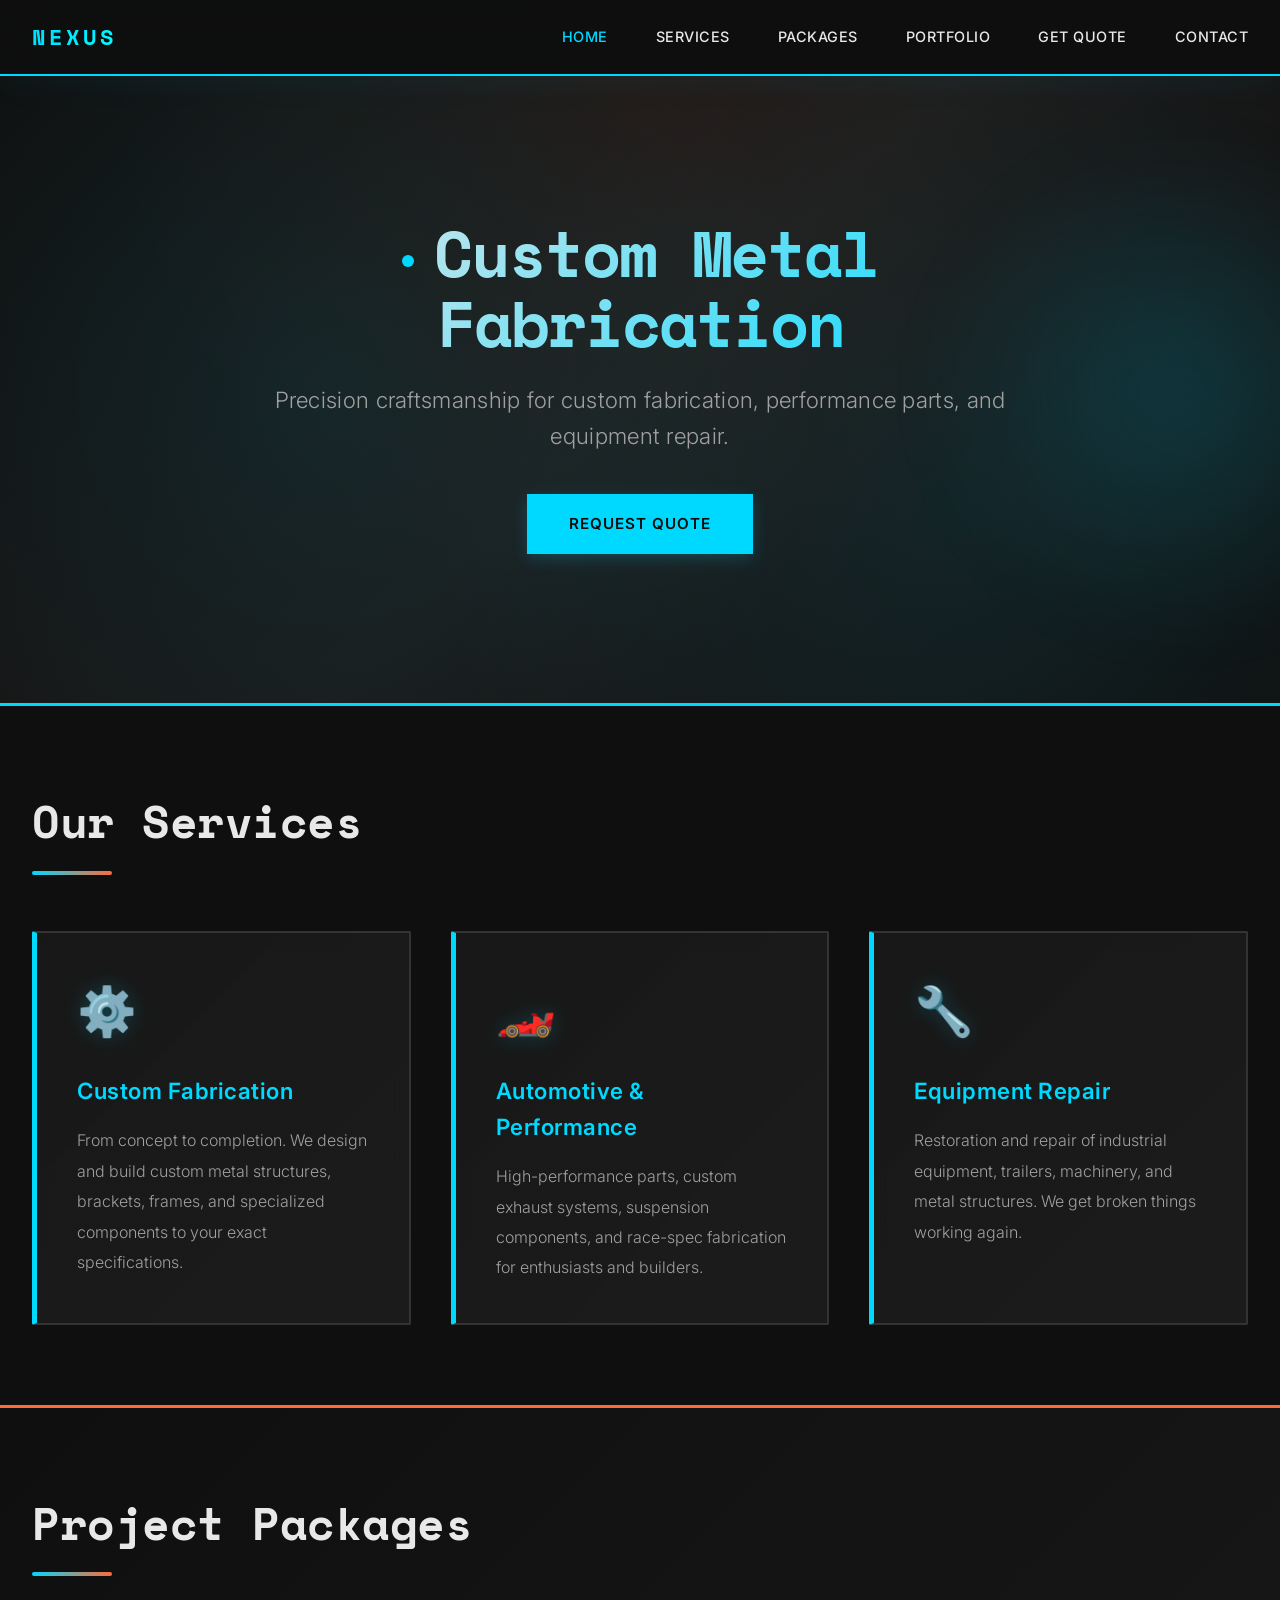
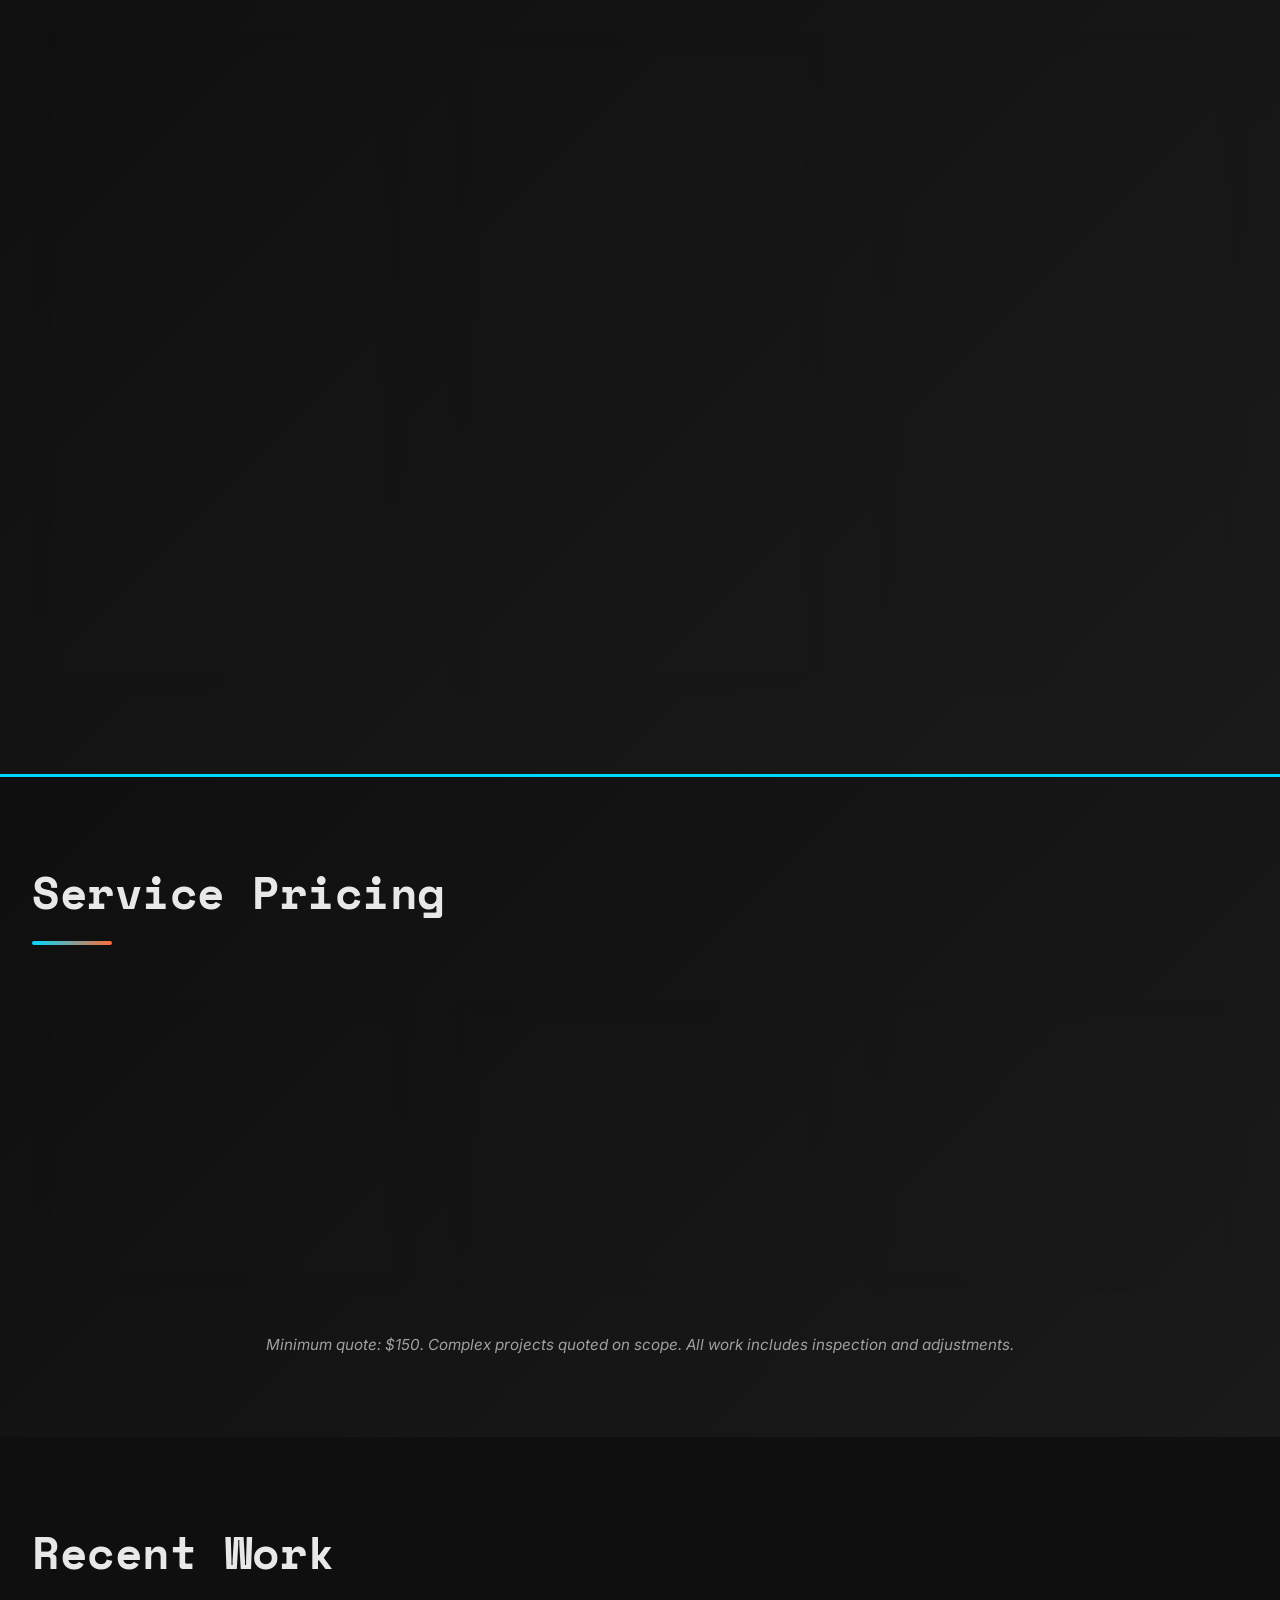
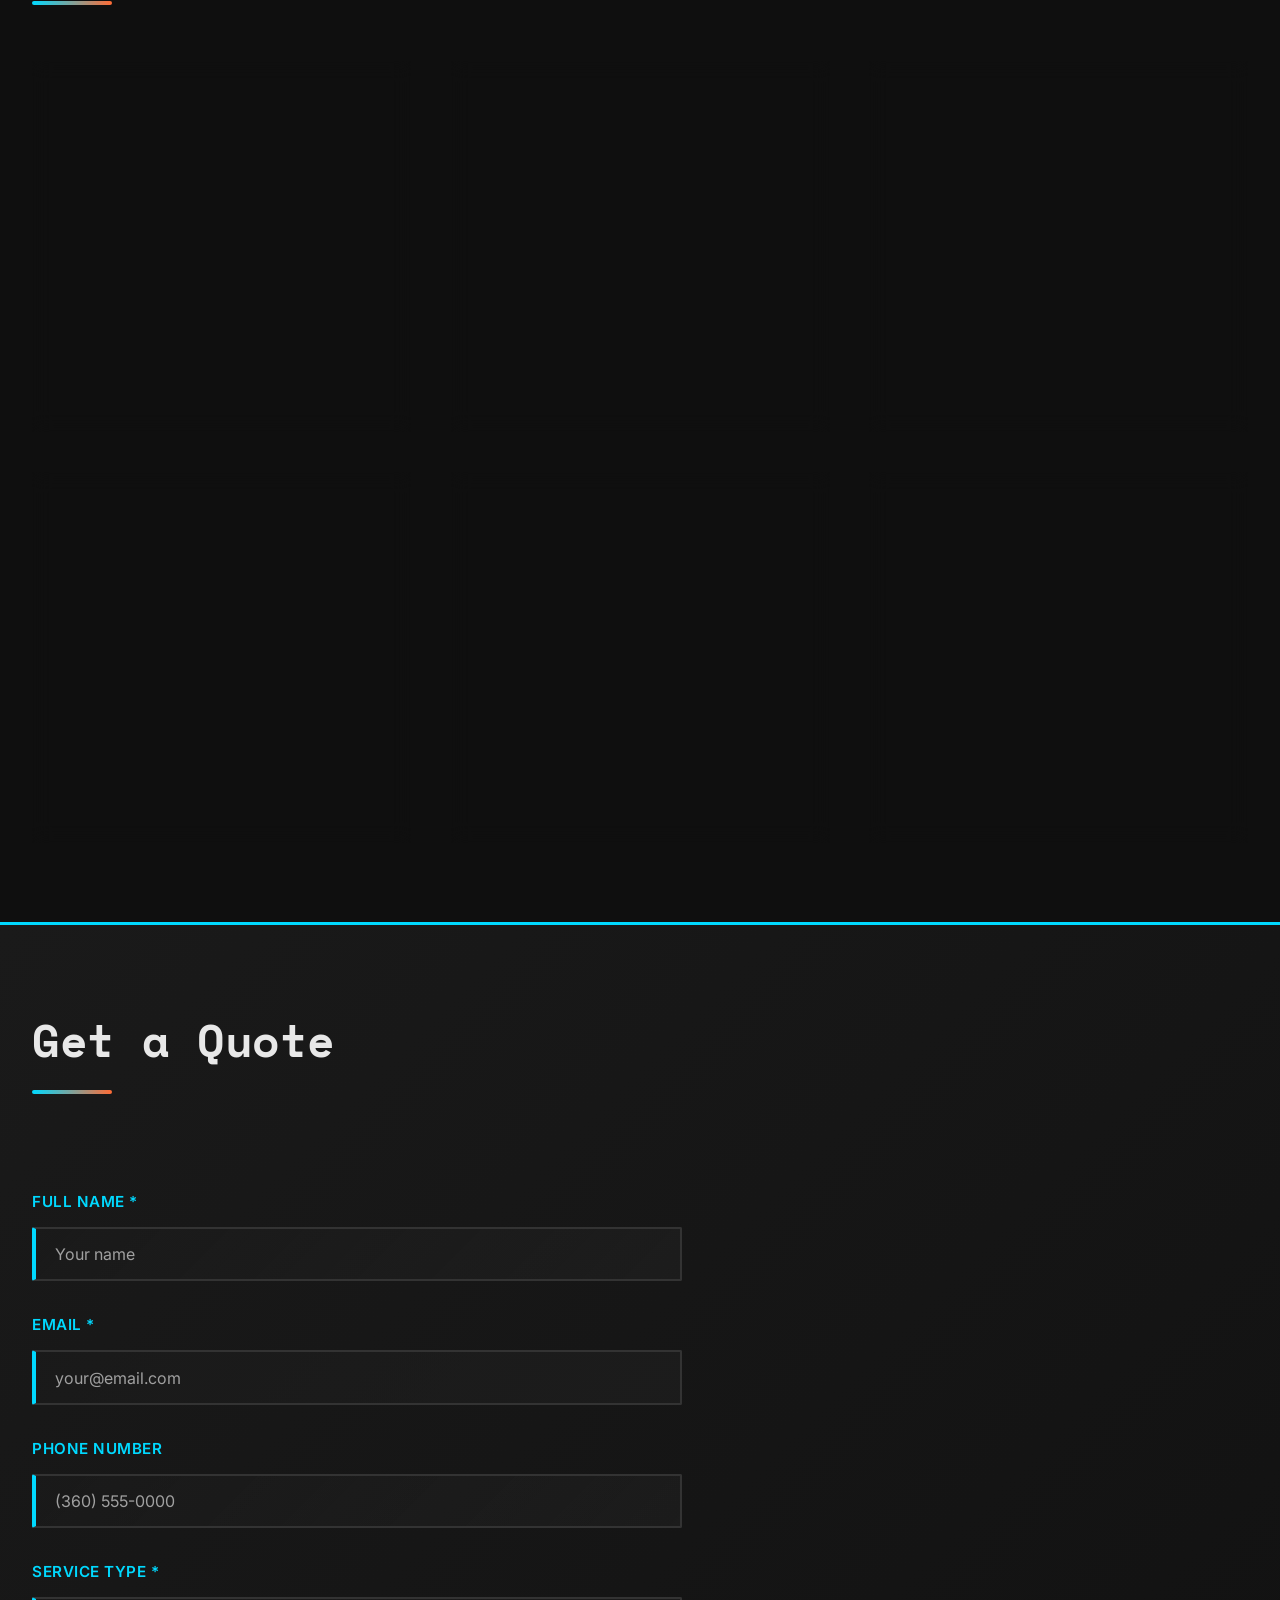
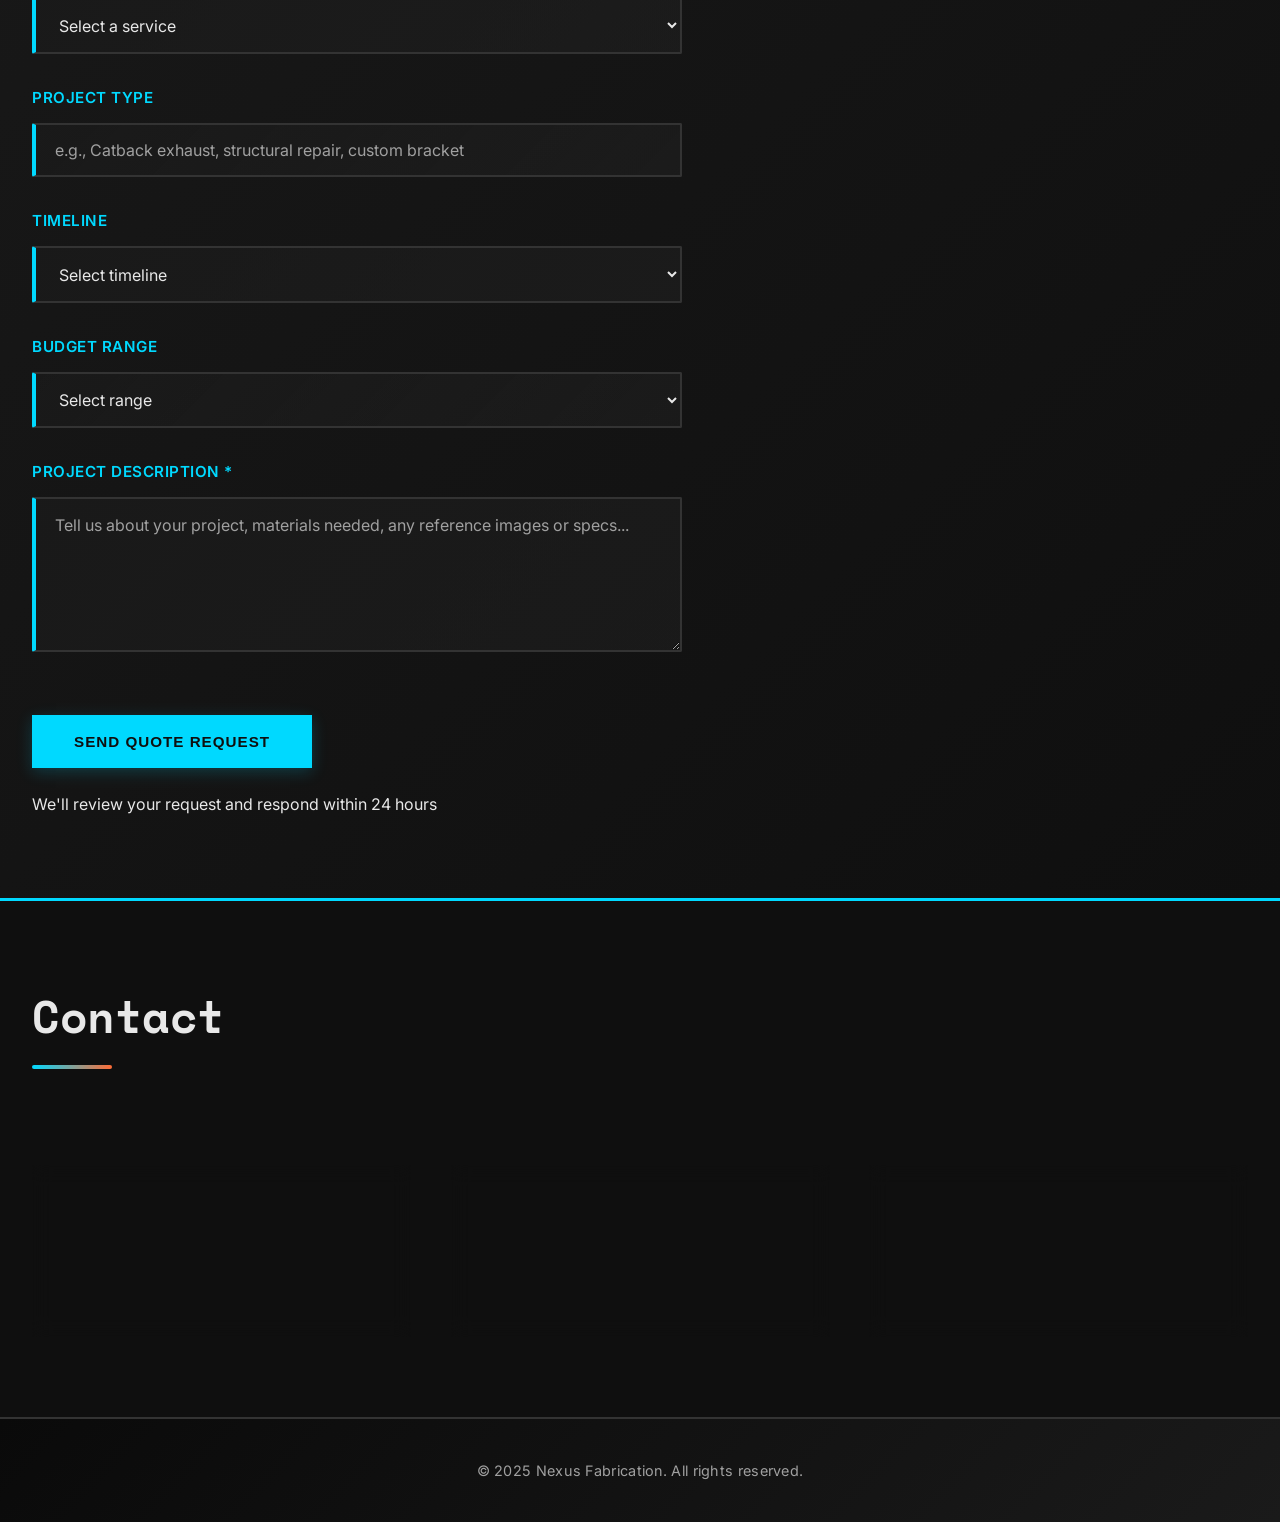
==== commit 344d9dc2: "Update index.html" ====
--- a/index.html
+++ b/index.html
@@ -31,8 +31,9 @@
     <!-- Navigation -->
     <nav class="navbar">
         <div class="nav-container">
-            <div class="nav-brand">NEXUS</div>
+            <a href="#" class="nav-brand">NEXUS</a>
             <ul class="nav-links">
+                <li><a href="#home">Home</a></li>
                 <li><a href="#services">Services</a></li>
                 <li><a href="#packages">Packages</a></li>
                 <li><a href="#portfolio">Portfolio</a></li>
@@ -44,7 +45,7 @@
     </nav>
 
     <!-- Hero Section -->
-    <section class="hero">
+    <section id="home" class="hero">
         <div class="hero-content">
             <h1>Custom Metal Fabrication</h1>
             <p>Precision craftsmanship for custom fabrication, performance parts, and equipment repair.</p>
@@ -192,36 +193,76 @@
     <!-- Quote Section -->
     <section id="quote" class="quote-section">
         <h2>Get a Quote</h2>
-        <form class="quote-form" id="quoteForm">
-            <div class="form-group">
-                <label for="name">Name</label>
-                <input type="text" id="name" name="name" required>
-            </div>
-            <div class="form-group">
-                <label for="email">Email</label>
-                <input type="email" id="email" name="email" required>
-            </div>
-            <div class="form-group">
-                <label for="phone">Phone</label>
-                <input type="tel" id="phone" name="phone">
-            </div>
-            <div class="form-group">
-                <label for="service">Service Type</label>
-                <select id="service" name="service" required>
-                    <option value="">Select a service</option>
-                    <option value="custom-fab">Custom Fabrication</option>
-                    <option value="auto-perf">Automotive & Performance</option>
-                    <option value="repair">Equipment Repair</option>
-                    <option value="other">Other</option>
-                </select>
-            </div>
-            <div class="form-group">
-                <label for="description">Project Description</label>
-                <textarea id="description" name="description" rows="5" placeholder="Describe your project, materials, and timeline..." required></textarea>
-            </div>
-            <button type="submit" class="cta-button">Send Quote Request</button>
-            <p class="form-note" id="formMessage"></p>
-        </form>
+        <div class="quote-container">
+            <form class="quote-form" id="quoteForm">
+                <div class="form-row">
+                    <div class="form-group">
+                        <label for="name">Full Name *</label>
+                        <input type="text" id="name" name="name" placeholder="Your name" required>
+                    </div>
+                    <div class="form-group">
+                        <label for="email">Email *</label>
+                        <input type="email" id="email" name="email" placeholder="your@email.com" required>
+                    </div>
+                </div>
+
+                <div class="form-row">
+                    <div class="form-group">
+                        <label for="phone">Phone Number</label>
+                        <input type="tel" id="phone" name="phone" placeholder="(360) 555-0000">
+                    </div>
+                    <div class="form-group">
+                        <label for="service">Service Type *</label>
+                        <select id="service" name="service" required>
+                            <option value="">Select a service</option>
+                            <option value="exhaust">Exhaust Services</option>
+                            <option value="equipment">Equipment Repair</option>
+                            <option value="custom-fab">Custom Fabrication</option>
+                            <option value="other">Other</option>
+                        </select>
+                    </div>
+                </div>
+
+                <div class="form-group full-width">
+                    <label for="project-type">Project Type</label>
+                    <input type="text" id="project-type" name="project-type" placeholder="e.g., Catback exhaust, structural repair, custom bracket">
+                </div>
+
+                <div class="form-row">
+                    <div class="form-group">
+                        <label for="timeline">Timeline</label>
+                        <select id="timeline" name="timeline">
+                            <option value="">Select timeline</option>
+                            <option value="urgent">ASAP (1-2 weeks)</option>
+                            <option value="normal">Standard (2-4 weeks)</option>
+                            <option value="flexible">Flexible</option>
+                        </select>
+                    </div>
+                    <div class="form-group">
+                        <label for="budget">Budget Range</label>
+                        <select id="budget" name="budget">
+                            <option value="">Select range</option>
+                            <option value="500">Under $500</option>
+                            <option value="1000">$500 - $1,000</option>
+                            <option value="2500">$1,000 - $2,500</option>
+                            <option value="5000">$2,500 - $5,000</option>
+                            <option value="custom">$5,000+</option>
+                        </select>
+                    </div>
+                </div>
+
+                <div class="form-group full-width">
+                    <label for="description">Project Description *</label>
+                    <textarea id="description" name="description" rows="6" placeholder="Tell us about your project, materials needed, any reference images or specs..." required></textarea>
+                </div>
+
+                <div class="form-footer">
+                    <button type="submit" class="cta-button">Send Quote Request</button>
+                    <p class="form-note" id="formMessage"></p>
+                    <p class="form-disclaimer">We'll review your request and respond within 24 hours</p>
+                </div>
+            </form>
+        </div>
     </section>
 
     <!-- Contact Section -->
--- a/styles.css
+++ b/styles.css
@@ -378,7 +378,150 @@
     font-weight: 300;
 }
 
-/* Pricing Section */
+/* Packages Section */
+.packages {
+    background: linear-gradient(135deg, #0f0f0f 0%, #1a1a1a 100%);
+    border-top: 3px solid var(--accent-orange);
+}
+
+.packages-grid {
+    display: grid;
+    grid-template-columns: repeat(auto-fit, minmax(340px, 1fr));
+    gap: 3rem;
+}
+
+.package-card {
+    background: linear-gradient(135deg, rgba(26, 26, 26, 0.9) 0%, rgba(37, 37, 37, 0.5) 100%);
+    border: 2px solid var(--border);
+    border-top: 5px solid var(--accent-blue);
+    border-radius: 2px;
+    padding: 2.5rem;
+    transition: all 0.4s cubic-bezier(0.25, 0.46, 0.45, 0.94);
+    position: relative;
+    backdrop-filter: blur(10px);
+    overflow: hidden;
+    display: flex;
+    flex-direction: column;
+}
+
+.package-card::before {
+    content: '';
+    position: absolute;
+    top: 0;
+    left: 0;
+    right: 0;
+    bottom: 0;
+    background: radial-gradient(circle at 100% 0%, rgba(0, 217, 255, 0.1) 0%, transparent 60%);
+    opacity: 0;
+    transition: opacity 0.4s ease;
+}
+
+.package-card:hover {
+    transform: translateY(-12px);
+    border-top-color: var(--accent-blue-bright);
+    border-color: var(--accent-blue);
+    box-shadow: 
+        0 25px 50px rgba(0, 217, 255, 0.15),
+        inset 0 1px 0 rgba(255, 255, 255, 0.1);
+}
+
+.package-card:hover::before {
+    opacity: 1;
+}
+
+.package-header {
+    margin-bottom: 2rem;
+    z-index: 2;
+    position: relative;
+}
+
+.package-card h3 {
+    font-size: 1.5rem;
+    color: var(--accent-blue);
+    font-weight: 600;
+    margin-bottom: 1rem;
+    letter-spacing: 0.5px;
+}
+
+.package-price {
+    font-size: 0.95rem;
+    color: var(--text-muted);
+    text-transform: uppercase;
+    letter-spacing: 1px;
+}
+
+.package-price span {
+    font-size: 1.8rem;
+    color: var(--accent-blue-bright);
+    font-weight: 700;
+    display: block;
+    margin-top: 0.5rem;
+    font-family: 'Space Mono', monospace;
+}
+
+.package-list {
+    list-style: none;
+    margin-bottom: 2rem;
+    flex-grow: 1;
+    z-index: 2;
+    position: relative;
+}
+
+.package-list li {
+    padding: 0.8rem 0;
+    color: var(--text-muted);
+    font-size: 0.95rem;
+    border-bottom: 1px solid rgba(255, 255, 255, 0.05);
+    position: relative;
+    padding-left: 1.8rem;
+}
+
+.package-list li:before {
+    content: '→';
+    position: absolute;
+    left: 0;
+    color: var(--accent-blue);
+    font-weight: 600;
+}
+
+.package-list li:last-child {
+    border-bottom: none;
+}
+
+.package-note {
+    font-size: 0.9rem;
+    color: var(--text-muted);
+    font-style: italic;
+    margin-bottom: 1.5rem;
+    z-index: 2;
+    position: relative;
+}
+
+.package-cta {
+    display: inline-block;
+    padding: 0.85rem 1.8rem;
+    background: linear-gradient(135deg, var(--accent-blue), var(--accent-blue-bright));
+    color: var(--bg-dark);
+    text-decoration: none;
+    font-weight: 600;
+    border: 2px solid var(--accent-blue);
+    border-radius: 2px;
+    cursor: pointer;
+    transition: all 0.3s cubic-bezier(0.25, 0.46, 0.45, 0.94);
+    font-size: 0.9rem;
+    letter-spacing: 0.5px;
+    text-transform: uppercase;
+    position: relative;
+    z-index: 2;
+    width: fit-content;
+}
+
+.package-cta:hover {
+    background: transparent;
+    color: var(--accent-blue);
+    transform: translateY(-2px);
+    box-shadow: 0 8px 20px rgba(0, 217, 255, 0.3);
+}
 .pricing {
     background: linear-gradient(135deg, #0f0f0f 0%, #1a1a1a 100%);
     border-top: 3px solid var(--accent-blue);
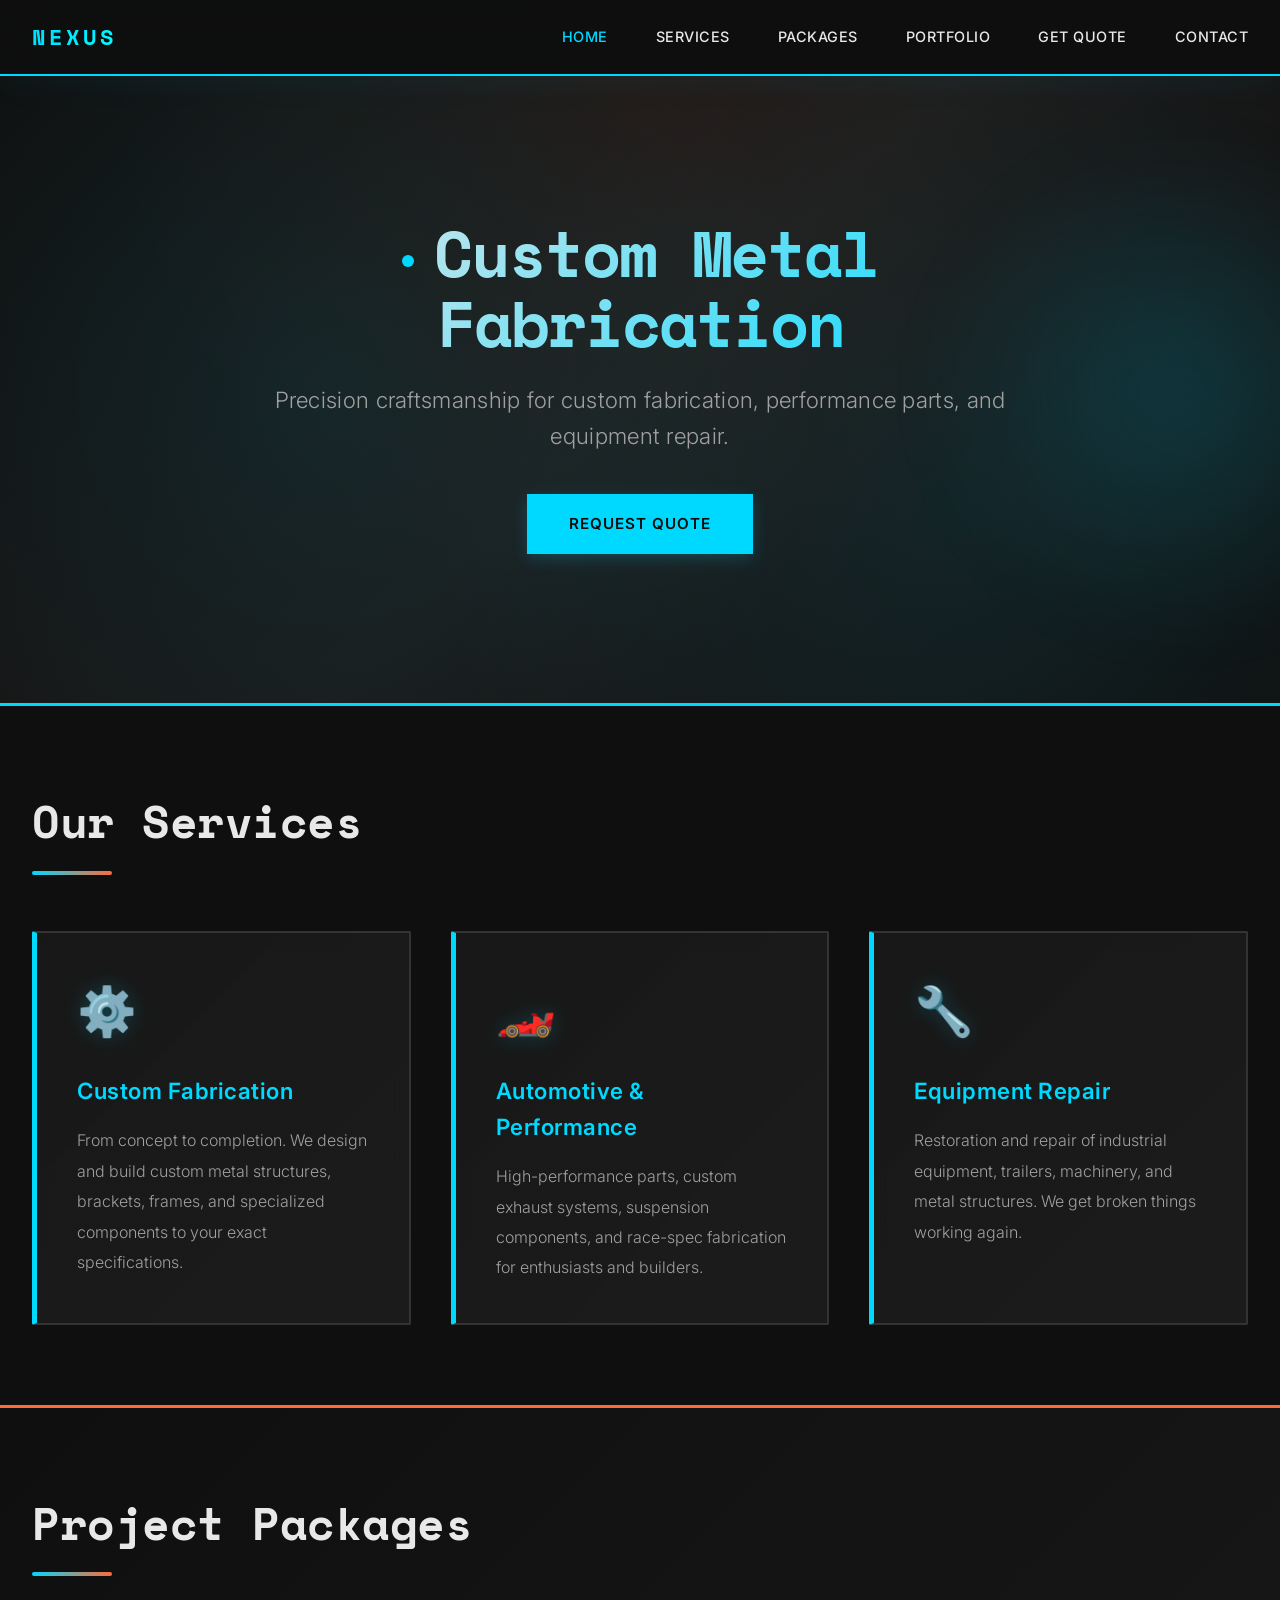
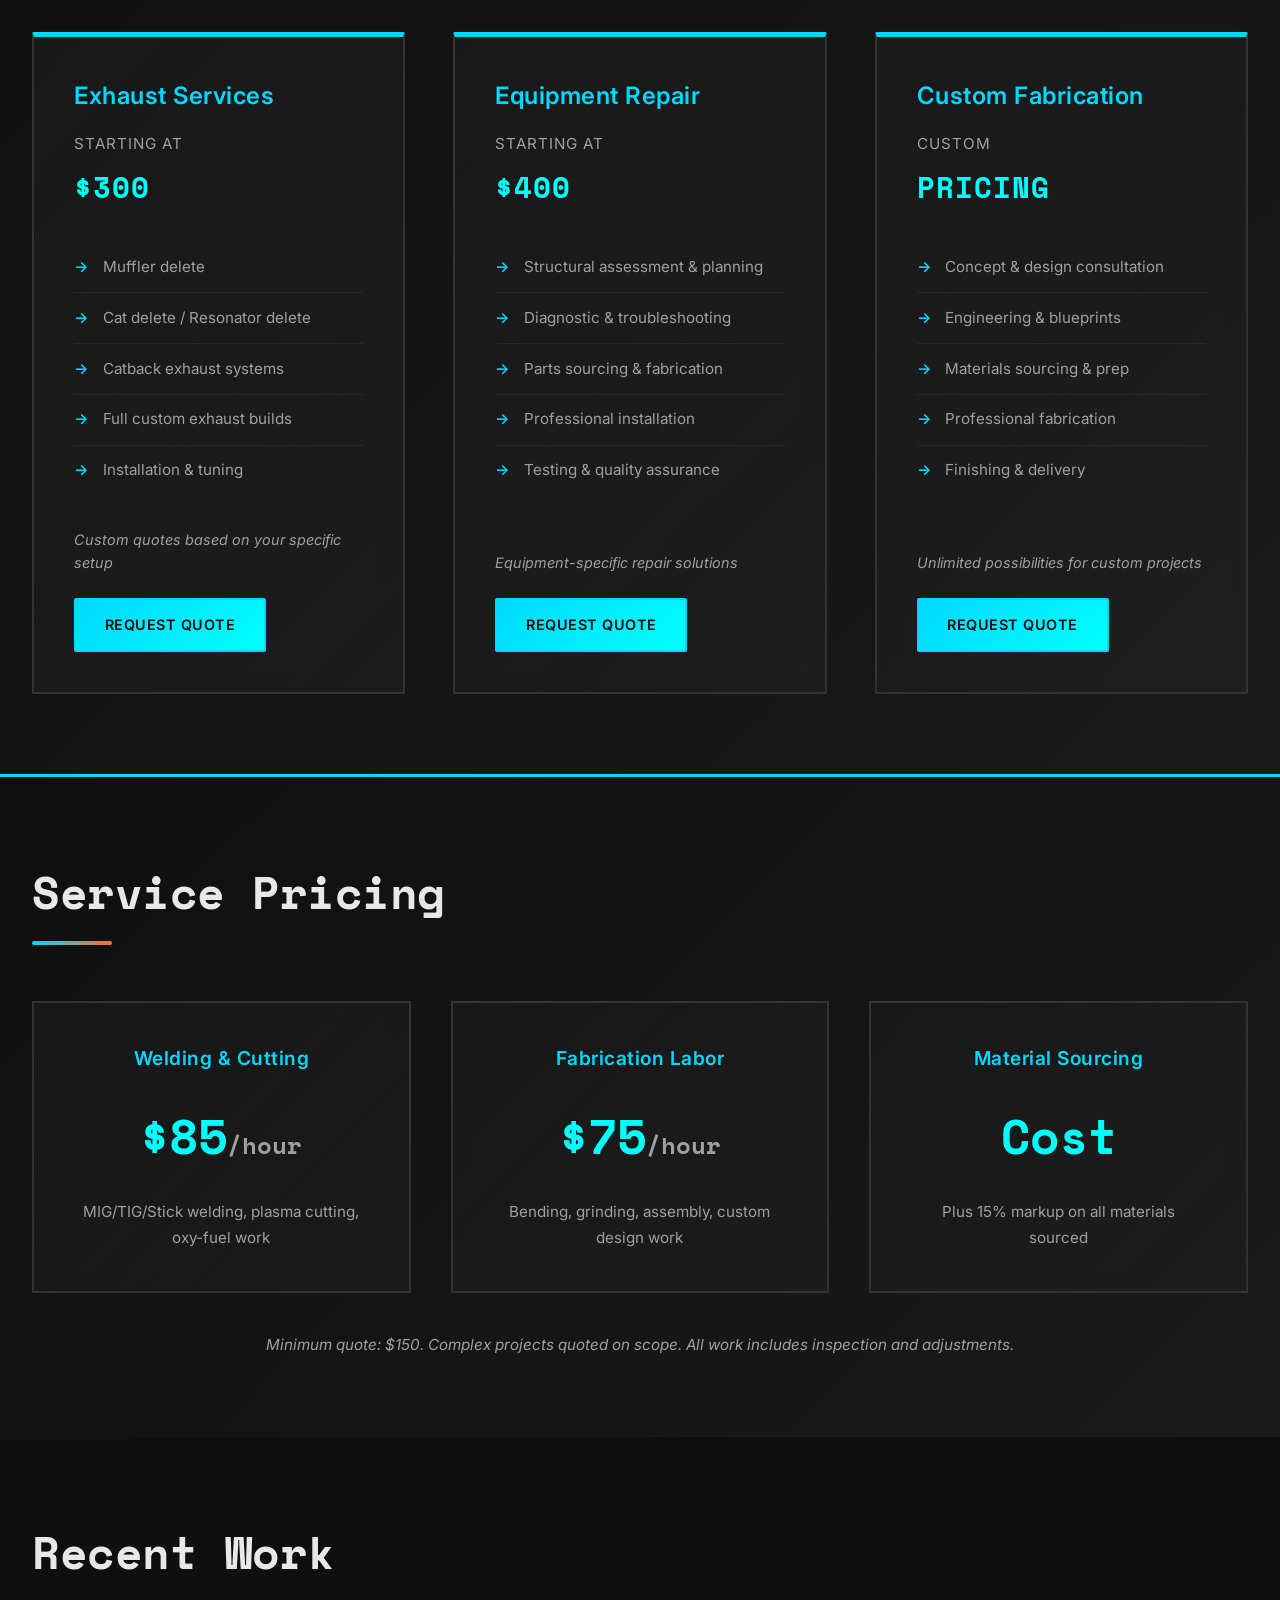
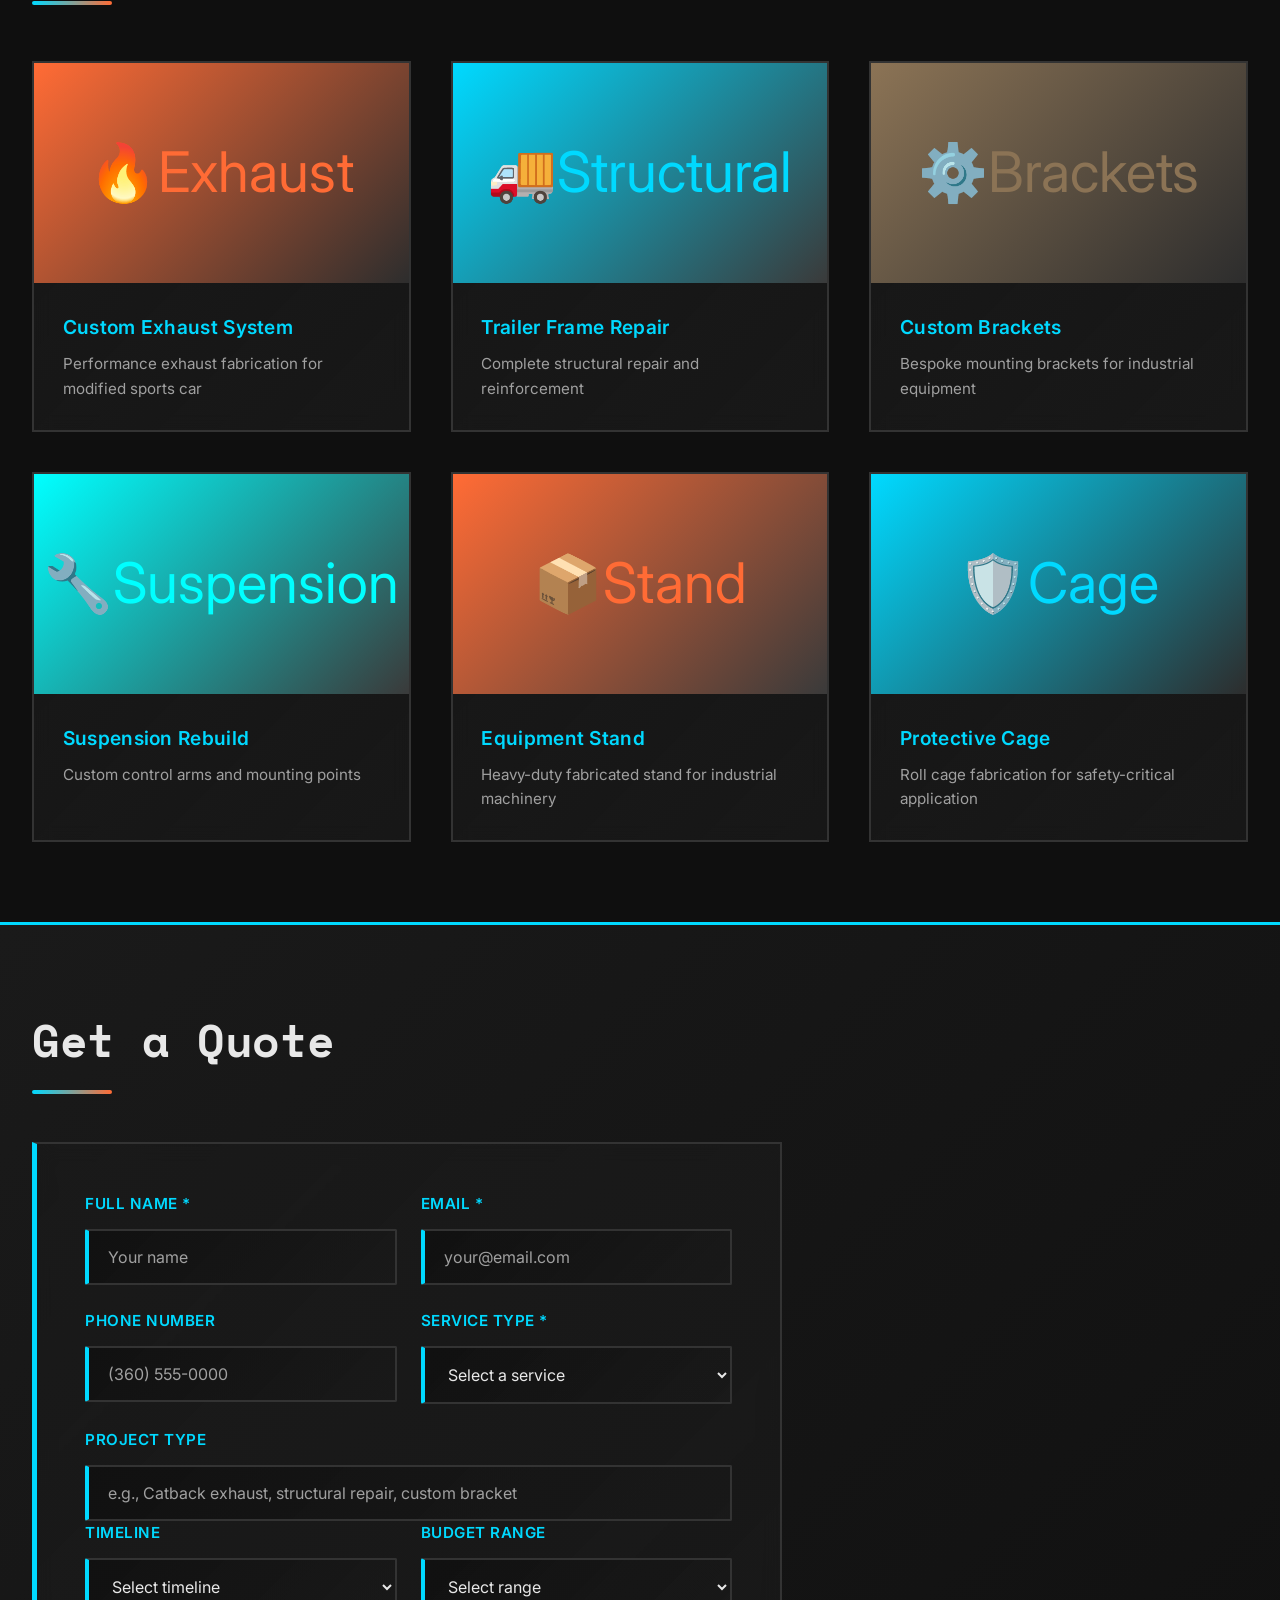
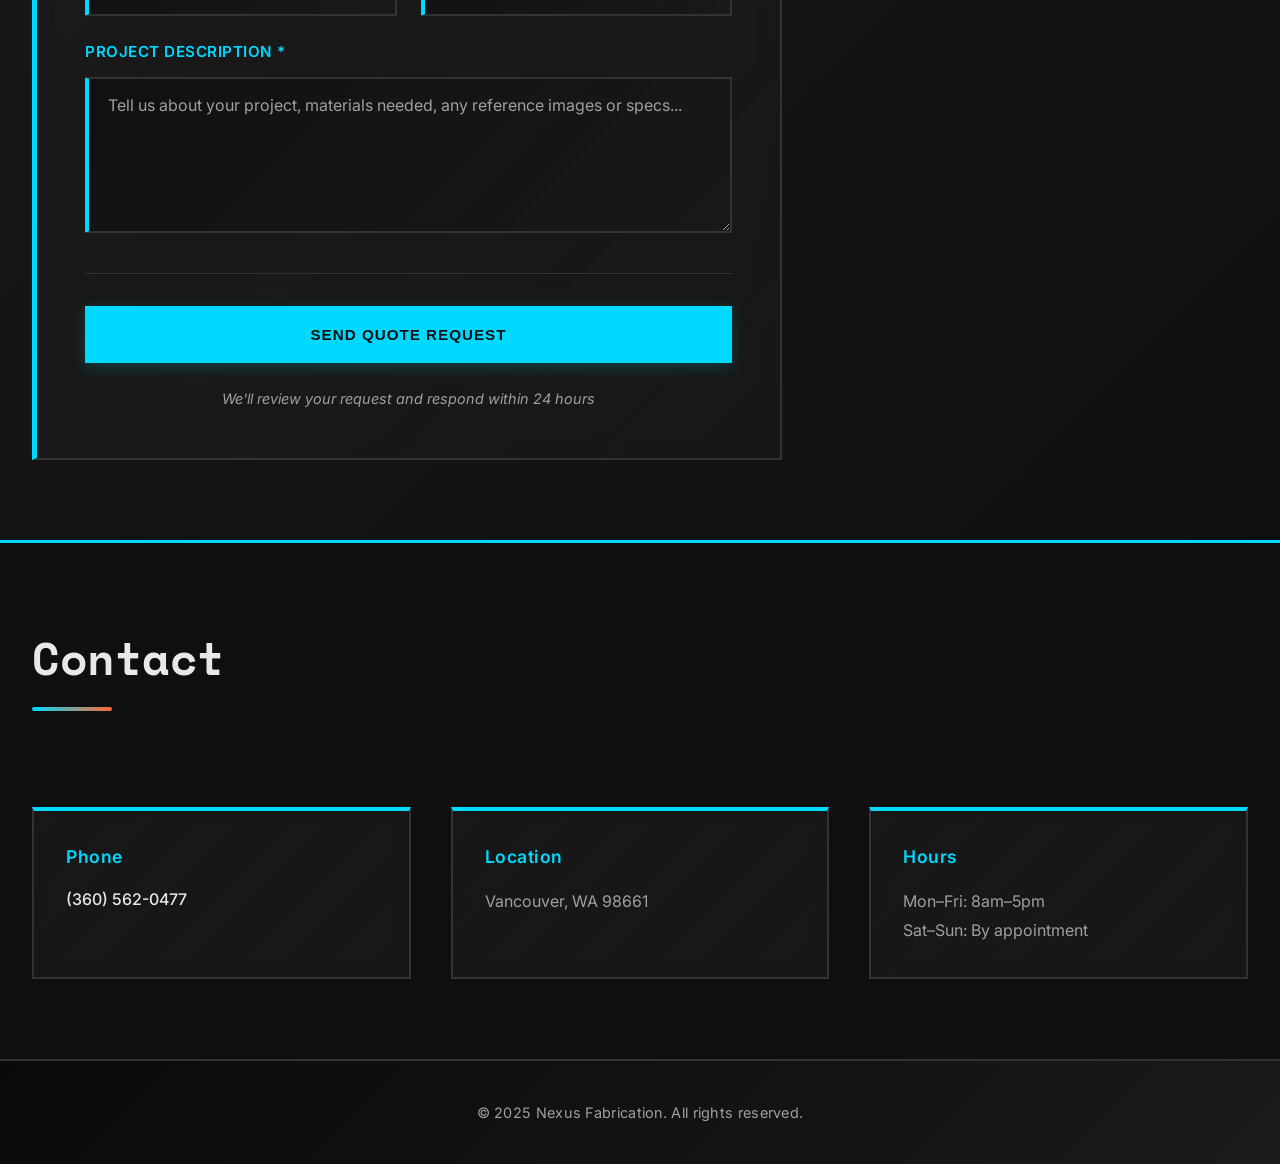
==== commit 66f87e0f: "Update index.html" ====
--- a/index.html
+++ b/index.html
@@ -31,7 +31,7 @@
     <!-- Navigation -->
     <nav class="navbar">
         <div class="nav-container">
-            <a href="#" class="nav-brand">NEXUS</a>
+            <a href="#home" class="nav-brand">NEXUS</a>
             <ul class="nav-links">
                 <li><a href="#home">Home</a></li>
                 <li><a href="#services">Services</a></li>
@@ -158,32 +158,50 @@
         <h2>Recent Work</h2>
         <div class="portfolio-grid">
             <div class="portfolio-item">
-                <div class="portfolio-image" style="background: linear-gradient(135deg, #2d2d2d 0%, #3a3a3a 100%);"></div>
+                <div class="portfolio-image" style="background: linear-gradient(135deg, #FF6B35 0.5%, #2d2d2d 100%); color: #FF6B35;">
+                    <span class="portfolio-icon">🔥</span>
+                    <span class="portfolio-text">Exhaust</span>
+                </div>
                 <h3>Custom Exhaust System</h3>
                 <p>Performance exhaust fabrication for modified sports car</p>
             </div>
             <div class="portfolio-item">
-                <div class="portfolio-image" style="background: linear-gradient(135deg, #3a3a3a 0%, #2d2d2d 100%);"></div>
+                <div class="portfolio-image" style="background: linear-gradient(135deg, #00D9FF 0.5%, #3a3a3a 100%); color: #00D9FF;">
+                    <span class="portfolio-icon">🚚</span>
+                    <span class="portfolio-text">Structural</span>
+                </div>
                 <h3>Trailer Frame Repair</h3>
                 <p>Complete structural repair and reinforcement</p>
             </div>
             <div class="portfolio-item">
-                <div class="portfolio-image" style="background: linear-gradient(135deg, #2d2d2d 0%, #3a3a3a 100%);"></div>
+                <div class="portfolio-image" style="background: linear-gradient(135deg, #8B7355 0.5%, #2d2d2d 100%); color: #8B7355;">
+                    <span class="portfolio-icon">⚙️</span>
+                    <span class="portfolio-text">Brackets</span>
+                </div>
                 <h3>Custom Brackets</h3>
                 <p>Bespoke mounting brackets for industrial equipment</p>
             </div>
             <div class="portfolio-item">
-                <div class="portfolio-image" style="background: linear-gradient(135deg, #3a3a3a 0%, #2d2d2d 100%);"></div>
+                <div class="portfolio-image" style="background: linear-gradient(135deg, #00FFFF 0.5%, #3a3a3a 100%); color: #00FFFF;">
+                    <span class="portfolio-icon">🔧</span>
+                    <span class="portfolio-text">Suspension</span>
+                </div>
                 <h3>Suspension Rebuild</h3>
                 <p>Custom control arms and mounting points</p>
             </div>
             <div class="portfolio-item">
-                <div class="portfolio-image" style="background: linear-gradient(135deg, #2d2d2d 0%, #3a3a3a 100%);"></div>
+                <div class="portfolio-image" style="background: linear-gradient(135deg, #FF6B35 0.5%, #3a3a3a 100%); color: #FF6B35;">
+                    <span class="portfolio-icon">📦</span>
+                    <span class="portfolio-text">Stand</span>
+                </div>
                 <h3>Equipment Stand</h3>
                 <p>Heavy-duty fabricated stand for industrial machinery</p>
             </div>
             <div class="portfolio-item">
-                <div class="portfolio-image" style="background: linear-gradient(135deg, #3a3a3a 0%, #2d2d2d 100%);"></div>
+                <div class="portfolio-image" style="background: linear-gradient(135deg, #00D9FF 0.5%, #2d2d2d 100%); color: #00D9FF;">
+                    <span class="portfolio-icon">🛡️</span>
+                    <span class="portfolio-text">Cage</span>
+                </div>
                 <h3>Protective Cage</h3>
                 <p>Roll cage fabrication for safety-critical application</p>
             </div>
@@ -247,6 +265,7 @@
                             <option value="2500">$1,000 - $2,500</option>
                             <option value="5000">$2,500 - $5,000</option>
                             <option value="custom">$5,000+</option>
+                            <option value="na">N/A</option>
                         </select>
                     </div>
                 </div>
--- a/styles.css
+++ b/styles.css
@@ -708,16 +708,36 @@
 }
 
 .quote-section h2 {
-    max-width: 600px;
+    max-width: 800px;
+    margin-bottom: 3rem;
+}
+
+.quote-container {
+    max-width: 750px;
 }
 
 .quote-form {
-    max-width: 650px;
-    margin-top: 2.5rem;
+    background: linear-gradient(135deg, rgba(26, 26, 26, 0.6) 0%, rgba(37, 37, 37, 0.3) 100%);
+    padding: 3rem;
+    border: 2px solid var(--border);
+    border-left: 5px solid var(--accent-blue);
+    backdrop-filter: blur(10px);
+}
+
+.form-row {
+    display: grid;
+    grid-template-columns: 1fr 1fr;
+    gap: 1.5rem;
+    margin-bottom: 1.5rem;
 }
 
 .form-group {
-    margin-bottom: 2rem;
+    display: flex;
+    flex-direction: column;
+}
+
+.form-group.full-width {
+    grid-column: 1 / -1;
 }
 
 .form-group label {
@@ -734,8 +754,8 @@
 .form-group select,
 .form-group textarea {
     width: 100%;
-    padding: 0.95rem 1.2rem;
-    background: linear-gradient(135deg, rgba(26, 26, 26, 0.8) 0%, rgba(37, 37, 37, 0.4) 100%);
+    padding: 1rem 1.2rem;
+    background: linear-gradient(135deg, rgba(15, 15, 15, 0.8) 0%, rgba(26, 26, 26, 0.4) 100%);
     border: 2px solid var(--border);
     border-left: 4px solid var(--accent-blue);
     color: var(--text-light);
@@ -756,25 +776,52 @@
     outline: none;
     border-left-color: var(--accent-blue-bright);
     border-color: var(--accent-blue);
-    background: linear-gradient(135deg, rgba(26, 26, 26, 0.95) 0%, rgba(37, 37, 37, 0.6) 100%);
-    box-shadow: 0 0 0 3px rgba(0, 217, 255, 0.1);
+    background: linear-gradient(135deg, rgba(15, 15, 15, 0.95) 0%, rgba(26, 26, 26, 0.6) 100%);
+    box-shadow: 0 0 0 4px rgba(0, 217, 255, 0.15);
 }
 
 .form-group textarea {
     resize: vertical;
-    min-height: 140px;
+    min-height: 150px;
     font-family: 'Inter', sans-serif;
 }
 
-.quote-form button {
-    margin-top: 1.5rem;
+.form-footer {
+    margin-top: 2.5rem;
+    padding-top: 2rem;
+    border-top: 1px solid var(--border);
+}
+
+.form-footer .cta-button {
+    width: 100%;
+    padding: 1.1rem 2rem;
+    text-align: center;
 }
 
 .form-note {
     margin-top: 1.5rem;
     color: var(--accent-blue);
-    font-size: 0.95rem;
+    font-size: 1rem;
     font-weight: 500;
+    text-align: center;
+}
+
+.form-disclaimer {
+    margin-top: 1rem;
+    color: var(--text-muted);
+    font-size: 0.9rem;
+    text-align: center;
+    font-style: italic;
+}
+
+@media (max-width: 768px) {
+    .form-row {
+        grid-template-columns: 1fr;
+    }
+
+    .quote-form {
+        padding: 2rem;
+    }
 }
 
 /* Contact Section */
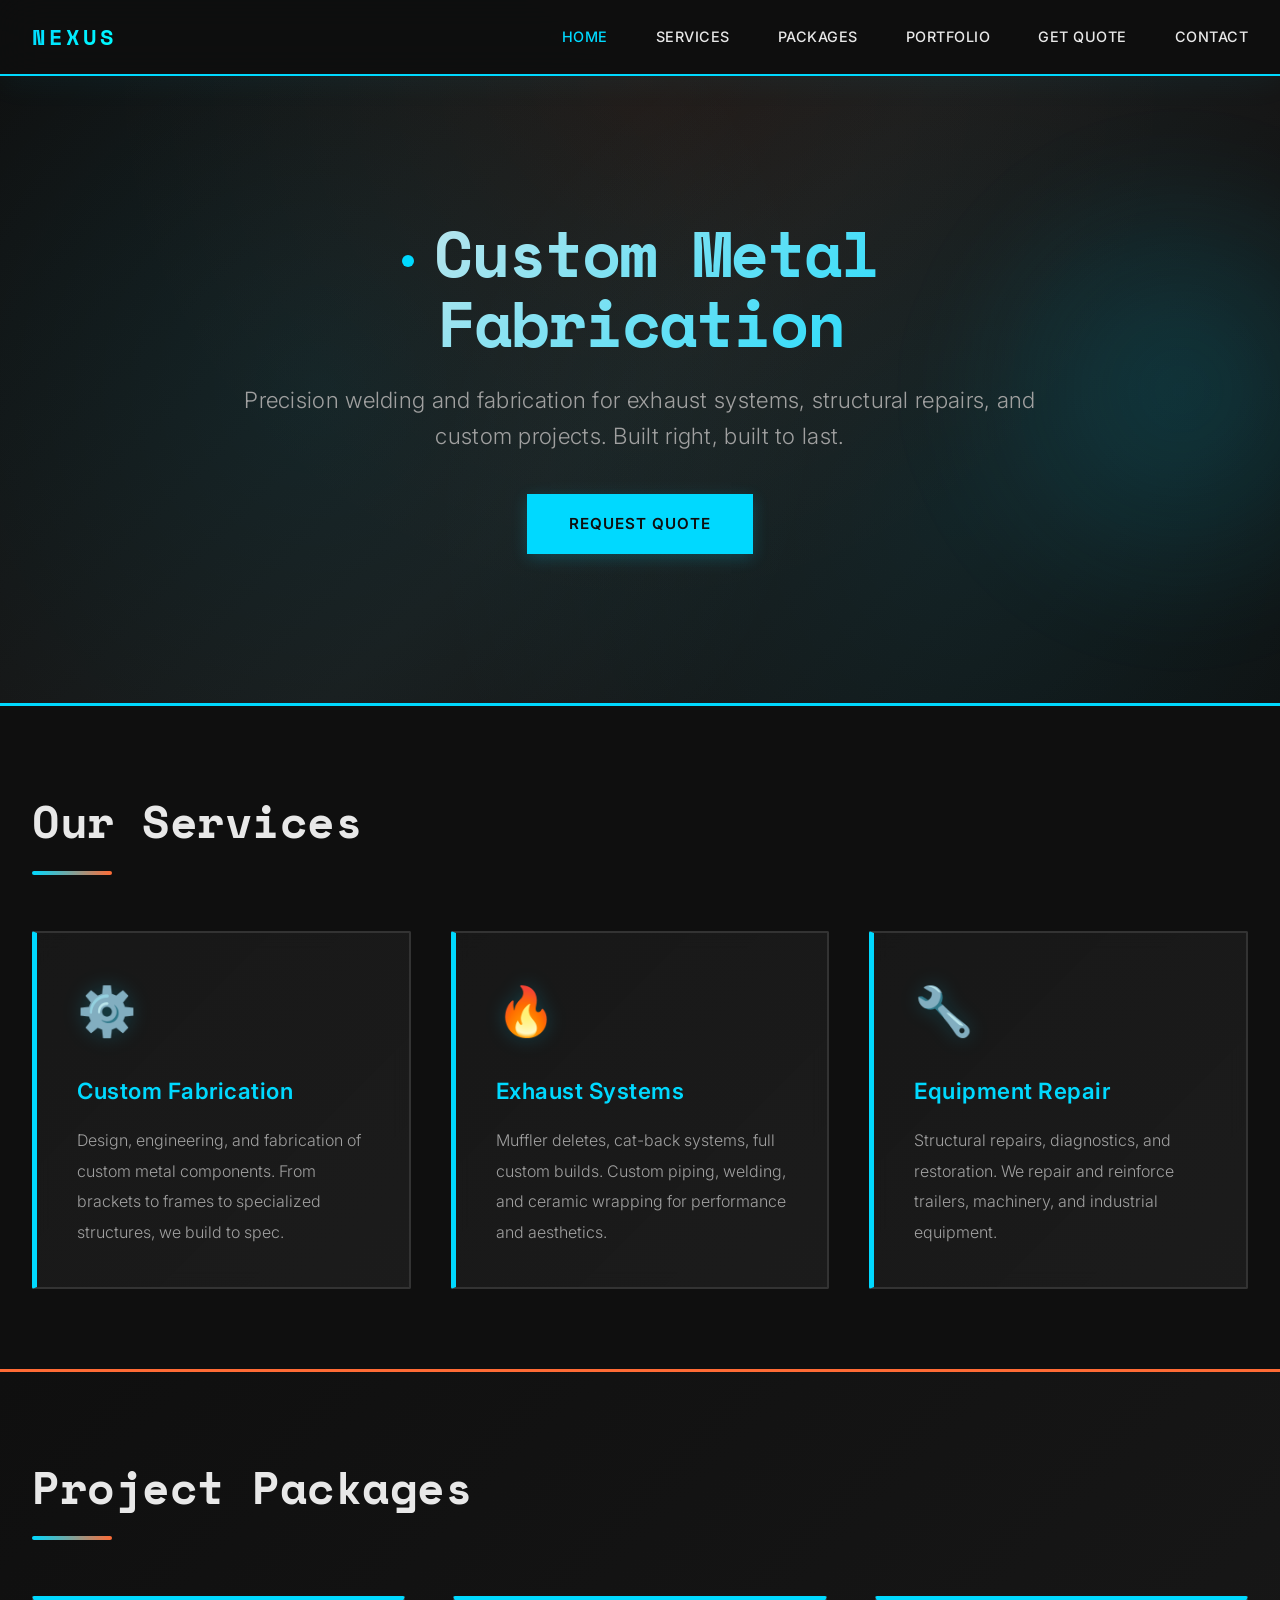
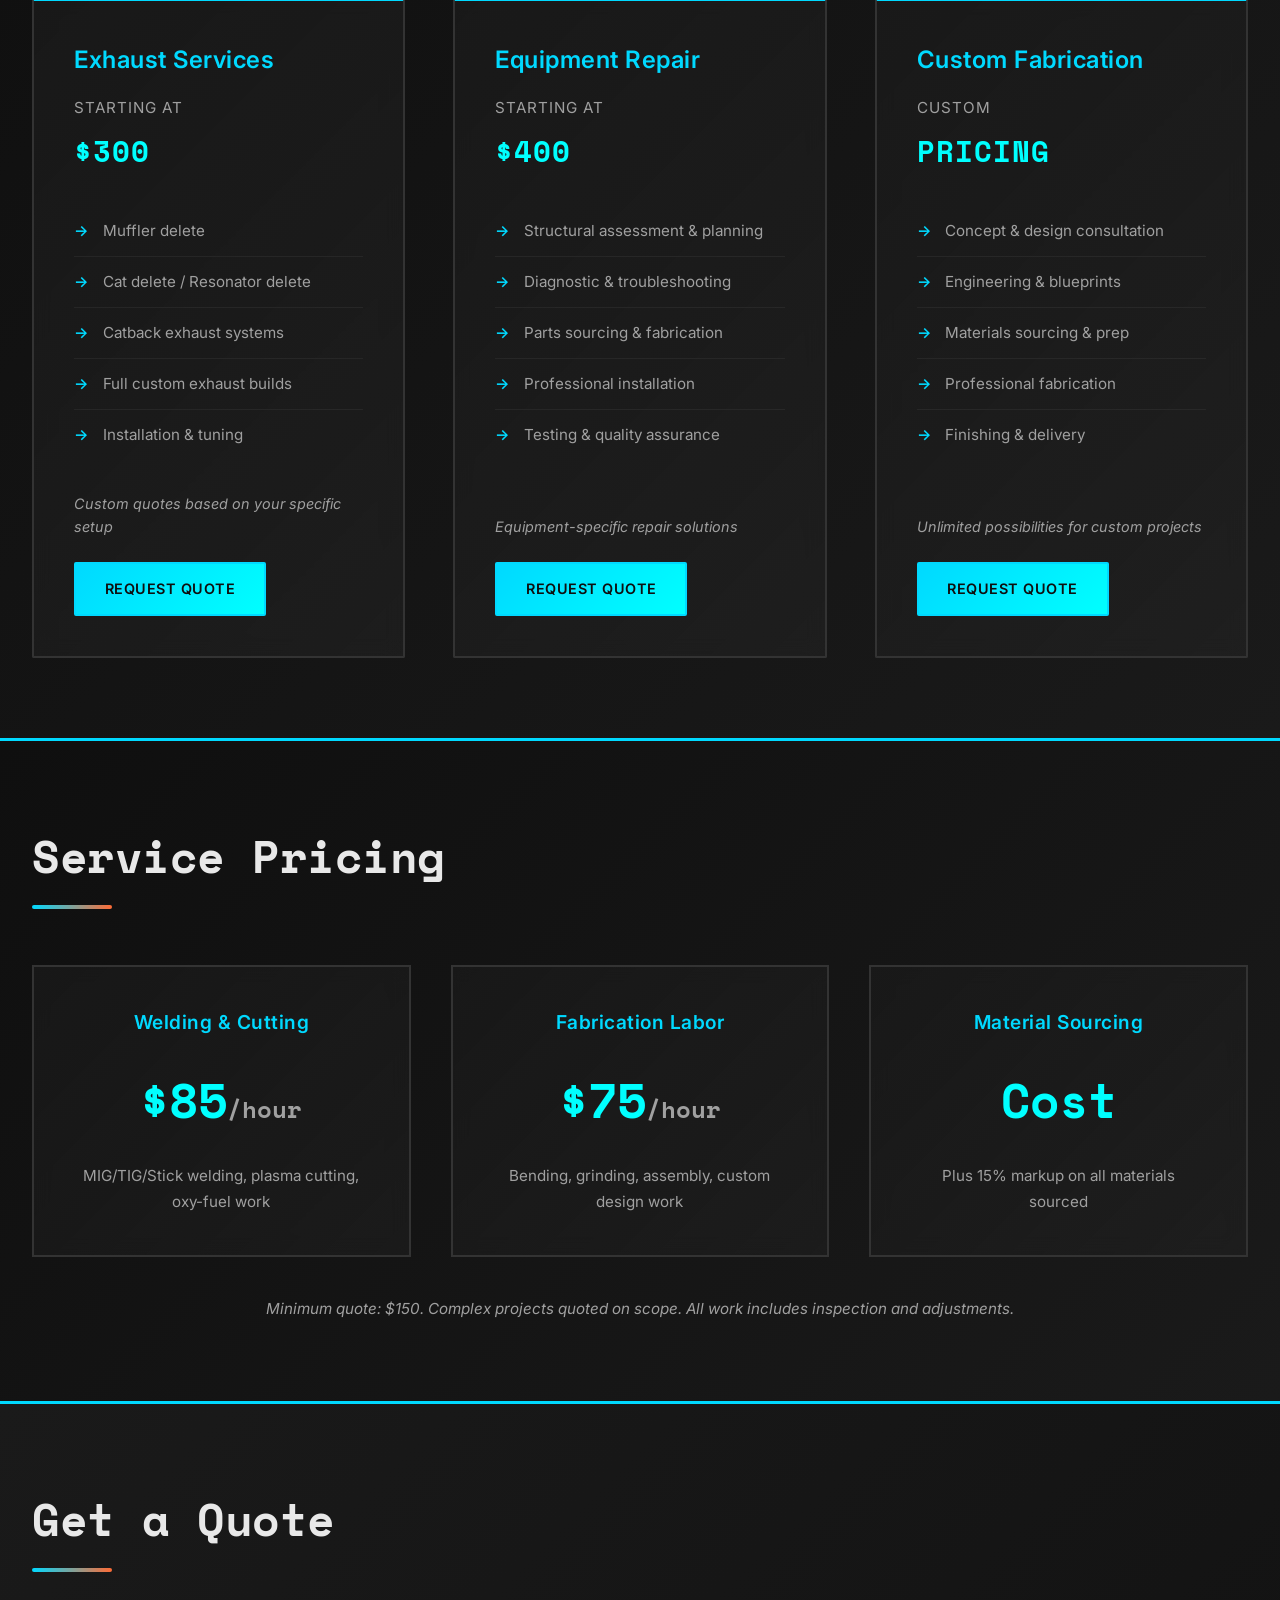
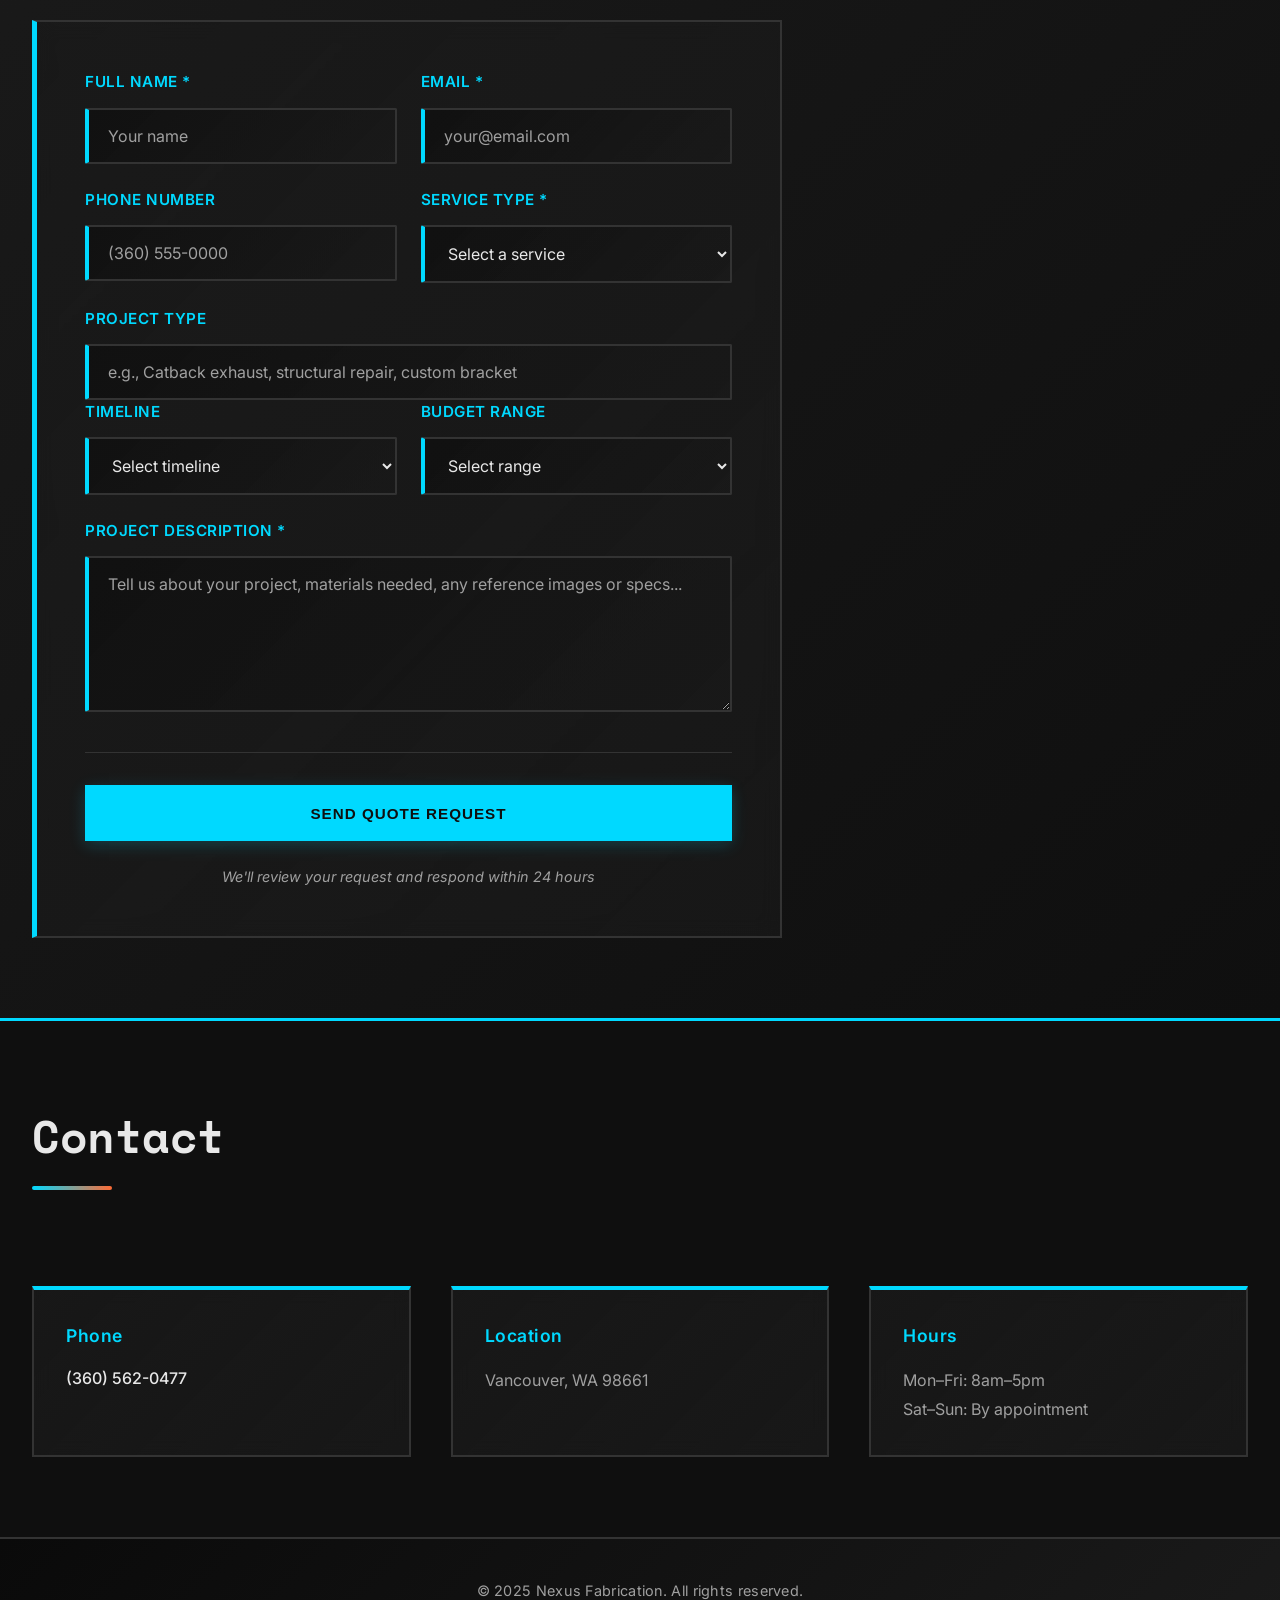
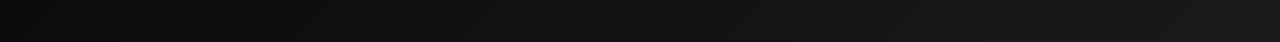
==== commit 0265a151: "Update index.html" ====
--- a/index.html
+++ b/index.html
@@ -48,7 +48,7 @@
     <section id="home" class="hero">
         <div class="hero-content">
             <h1>Custom Metal Fabrication</h1>
-            <p>Precision craftsmanship for custom fabrication, performance parts, and equipment repair.</p>
+            <p>Precision welding and fabrication for exhaust systems, structural repairs, and custom projects. Built right, built to last.</p>
             <a href="#quote" class="cta-button">Request Quote</a>
         </div>
         <div class="hero-accent"></div>
@@ -61,17 +61,17 @@
             <div class="service-card">
                 <div class="service-icon">⚙️</div>
                 <h3>Custom Fabrication</h3>
-                <p>From concept to completion. We design and build custom metal structures, brackets, frames, and specialized components to your exact specifications.</p>
+                <p>Design, engineering, and fabrication of custom metal components. From brackets to frames to specialized structures, we build to spec.</p>
             </div>
             <div class="service-card">
-                <div class="service-icon">🏎️</div>
-                <h3>Automotive & Performance</h3>
-                <p>High-performance parts, custom exhaust systems, suspension components, and race-spec fabrication for enthusiasts and builders.</p>
+                <div class="service-icon">🔥</div>
+                <h3>Exhaust Systems</h3>
+                <p>Muffler deletes, cat-back systems, full custom builds. Custom piping, welding, and ceramic wrapping for performance and aesthetics.</p>
             </div>
             <div class="service-card">
                 <div class="service-icon">🔧</div>
                 <h3>Equipment Repair</h3>
-                <p>Restoration and repair of industrial equipment, trailers, machinery, and metal structures. We get broken things working again.</p>
+                <p>Structural repairs, diagnostics, and restoration. We repair and reinforce trailers, machinery, and industrial equipment.</p>
             </div>
         </div>
     </section>
@@ -151,61 +151,6 @@
             </div>
         </div>
         <p class="pricing-note">Minimum quote: $150. Complex projects quoted on scope. All work includes inspection and adjustments.</p>
-    </section>
-
-    <!-- Portfolio Section -->
-    <section id="portfolio" class="portfolio">
-        <h2>Recent Work</h2>
-        <div class="portfolio-grid">
-            <div class="portfolio-item">
-                <div class="portfolio-image" style="background: linear-gradient(135deg, #FF6B35 0.5%, #2d2d2d 100%); color: #FF6B35;">
-                    <span class="portfolio-icon">🔥</span>
-                    <span class="portfolio-text">Exhaust</span>
-                </div>
-                <h3>Custom Exhaust System</h3>
-                <p>Performance exhaust fabrication for modified sports car</p>
-            </div>
-            <div class="portfolio-item">
-                <div class="portfolio-image" style="background: linear-gradient(135deg, #00D9FF 0.5%, #3a3a3a 100%); color: #00D9FF;">
-                    <span class="portfolio-icon">🚚</span>
-                    <span class="portfolio-text">Structural</span>
-                </div>
-                <h3>Trailer Frame Repair</h3>
-                <p>Complete structural repair and reinforcement</p>
-            </div>
-            <div class="portfolio-item">
-                <div class="portfolio-image" style="background: linear-gradient(135deg, #8B7355 0.5%, #2d2d2d 100%); color: #8B7355;">
-                    <span class="portfolio-icon">⚙️</span>
-                    <span class="portfolio-text">Brackets</span>
-                </div>
-                <h3>Custom Brackets</h3>
-                <p>Bespoke mounting brackets for industrial equipment</p>
-            </div>
-            <div class="portfolio-item">
-                <div class="portfolio-image" style="background: linear-gradient(135deg, #00FFFF 0.5%, #3a3a3a 100%); color: #00FFFF;">
-                    <span class="portfolio-icon">🔧</span>
-                    <span class="portfolio-text">Suspension</span>
-                </div>
-                <h3>Suspension Rebuild</h3>
-                <p>Custom control arms and mounting points</p>
-            </div>
-            <div class="portfolio-item">
-                <div class="portfolio-image" style="background: linear-gradient(135deg, #FF6B35 0.5%, #3a3a3a 100%); color: #FF6B35;">
-                    <span class="portfolio-icon">📦</span>
-                    <span class="portfolio-text">Stand</span>
-                </div>
-                <h3>Equipment Stand</h3>
-                <p>Heavy-duty fabricated stand for industrial machinery</p>
-            </div>
-            <div class="portfolio-item">
-                <div class="portfolio-image" style="background: linear-gradient(135deg, #00D9FF 0.5%, #2d2d2d 100%); color: #00D9FF;">
-                    <span class="portfolio-icon">🛡️</span>
-                    <span class="portfolio-text">Cage</span>
-                </div>
-                <h3>Protective Cage</h3>
-                <p>Roll cage fabrication for safety-critical application</p>
-            </div>
-        </div>
     </section>
 
     <!-- Quote Section -->
--- a/styles.css
+++ b/styles.css
@@ -79,6 +79,7 @@
     -webkit-text-fill-color: transparent;
     background-clip: text;
     font-family: 'Space Mono', monospace;
+    text-decoration: none;
 }
 
 .nav-links {
@@ -655,12 +656,28 @@
     height: 220px;
     background: linear-gradient(135deg, #252525, #1a1a1a);
     display: flex;
+    flex-direction: column;
     align-items: center;
     justify-content: center;
     color: var(--text-muted);
     font-size: 3.5rem;
     position: relative;
     overflow: hidden;
+    gap: 1rem;
+}
+
+.portfolio-icon {
+    font-size: 3.5rem;
+    filter: drop-shadow(0 2px 10px rgba(0, 0, 0, 0.5));
+}
+
+.portfolio-text {
+    font-size: 0.9rem;
+    text-transform: uppercase;
+    letter-spacing: 1.5px;
+    font-weight: 600;
+    font-family: 'Space Mono', monospace;
+    opacity: 0.8;
 }
 
 .portfolio-image::before {
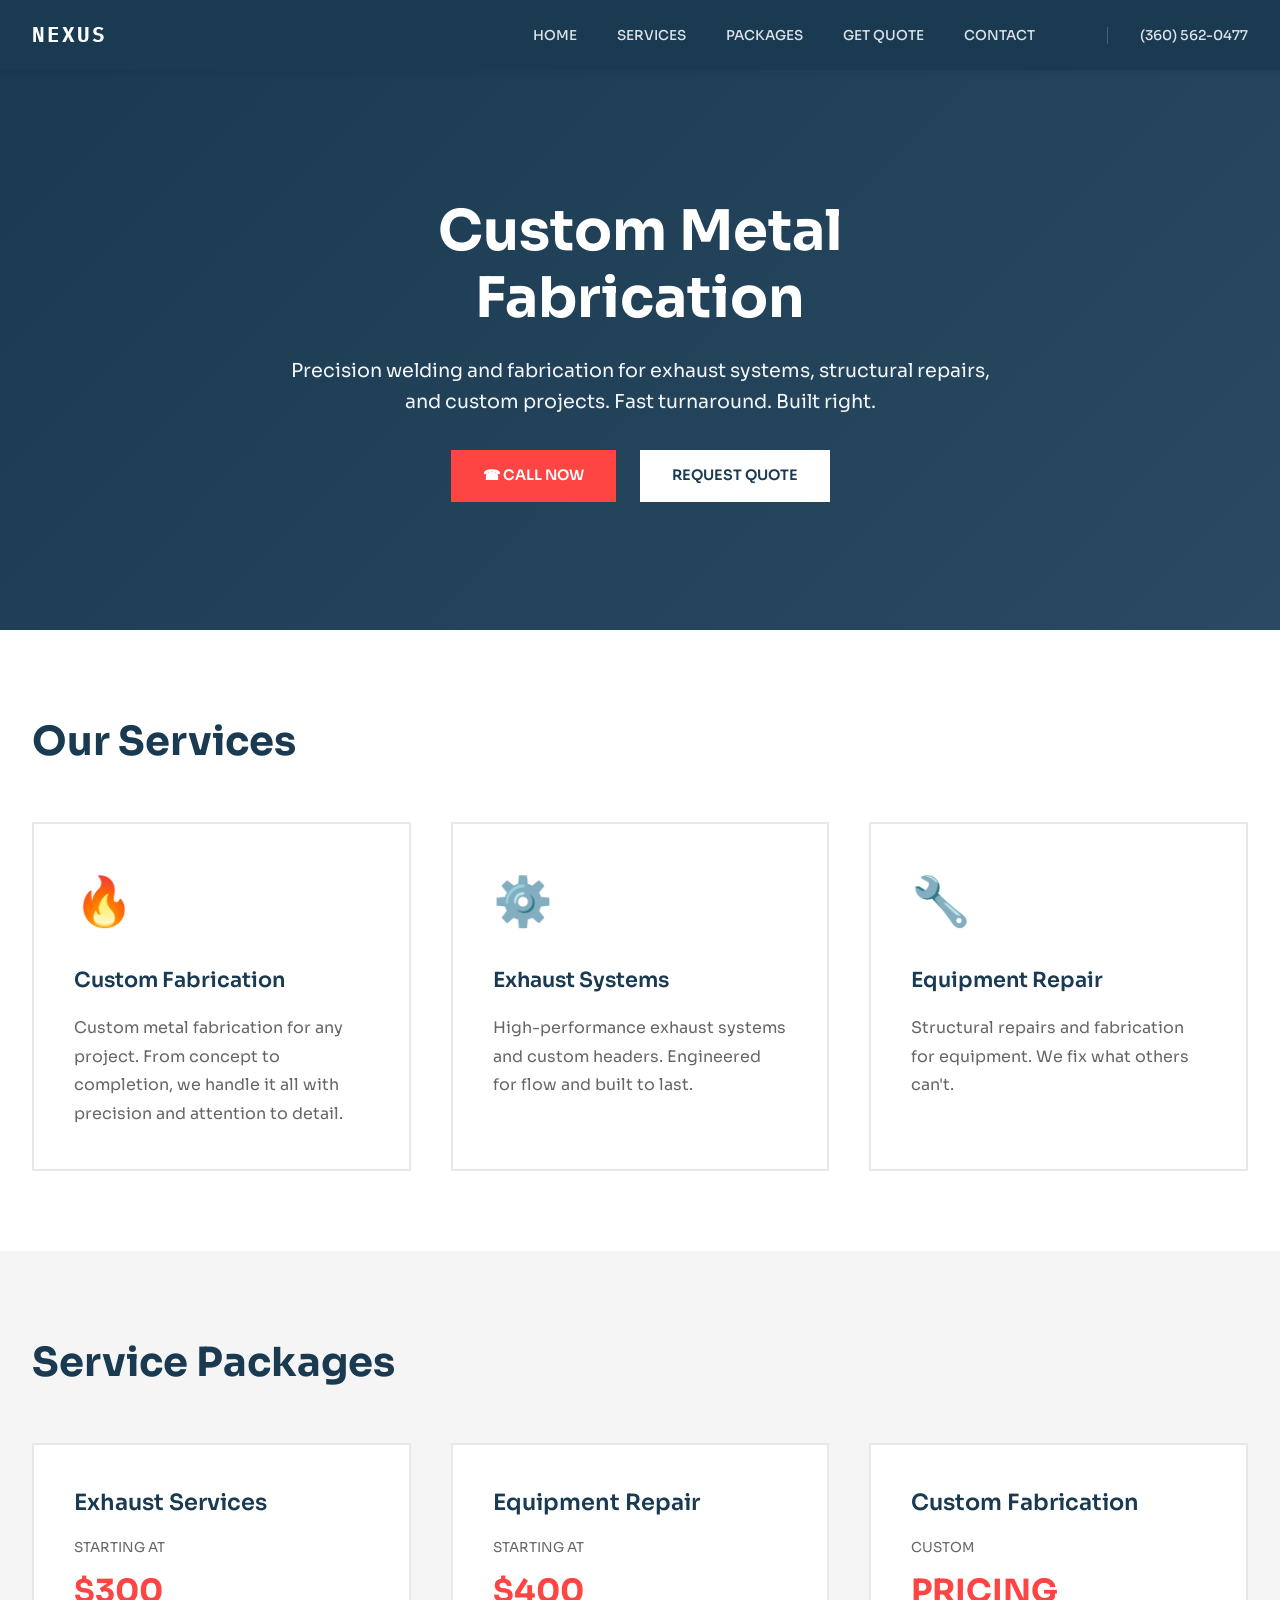
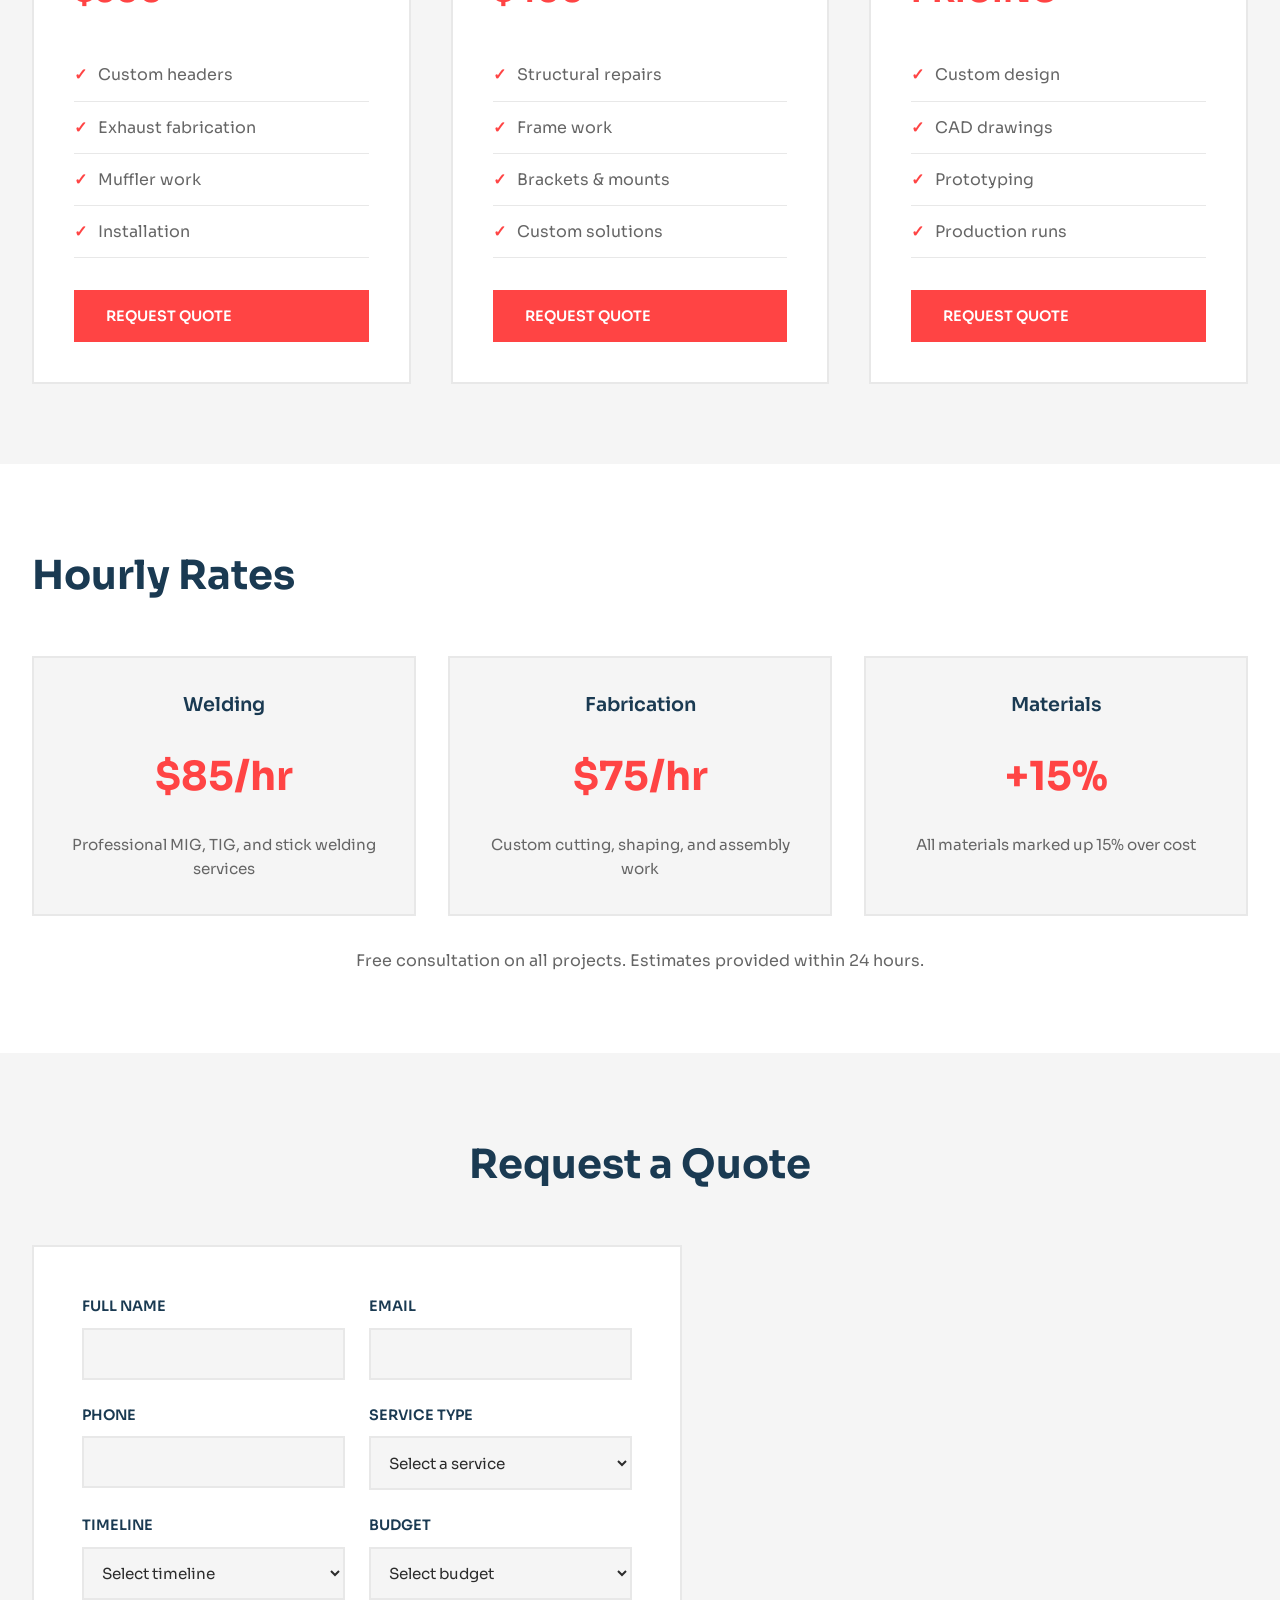
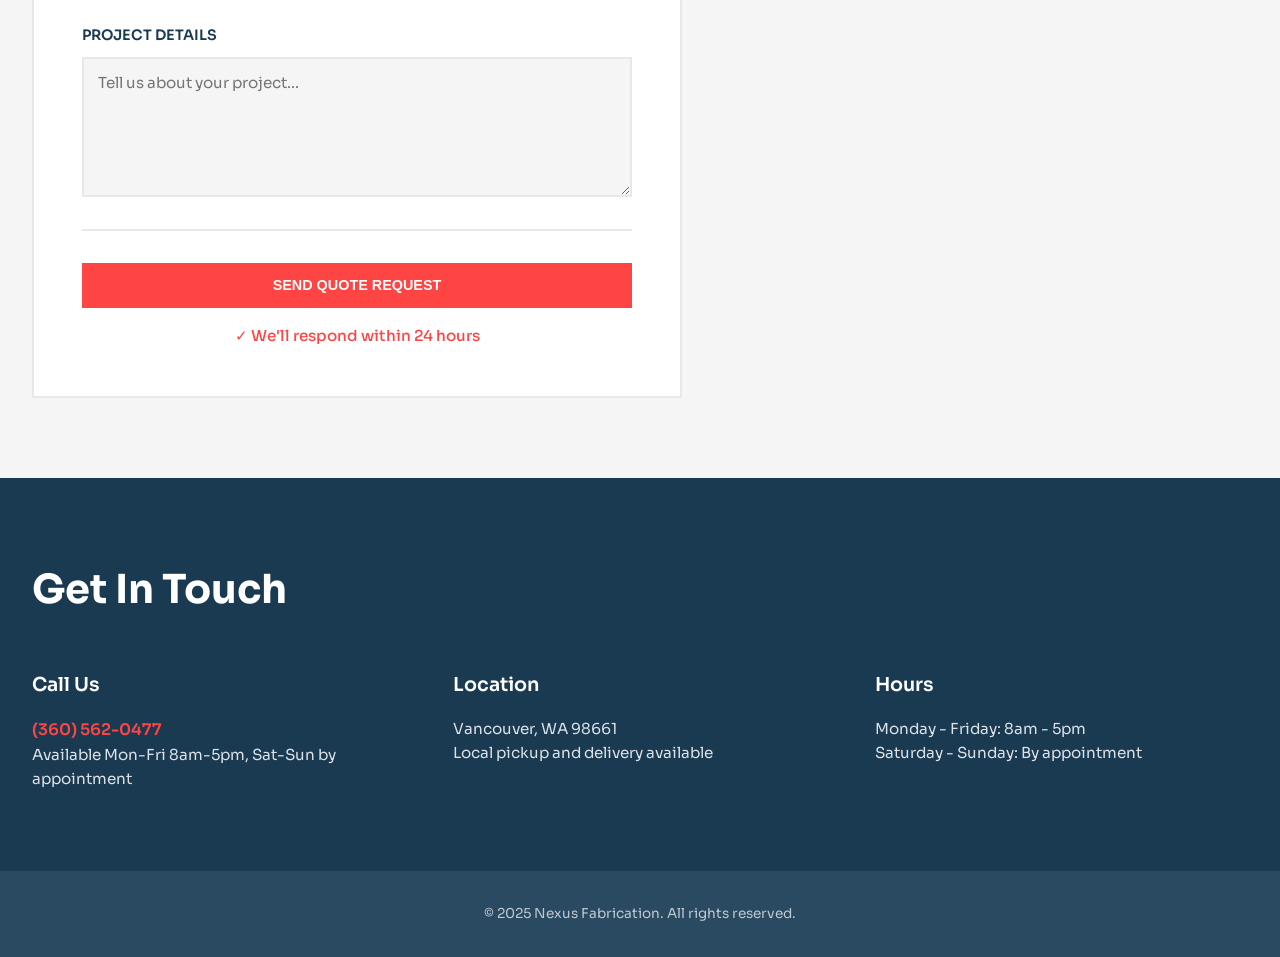
==== commit fa424554: "Create index.html" ====
--- a/index.html
+++ b/index.html
@@ -3,29 +3,483 @@
 <head>
     <meta charset="UTF-8">
     <meta name="viewport" content="width=device-width, initial-scale=1.0">
-    <title>Nexus Fabrication | Custom Metal Fabrication Vancouver, WA</title>
-    <meta name="description" content="Custom fabrication, automotive performance parts, and equipment repair. Serving Vancouver, WA.">
-    <meta name="theme-color" content="#1a1a1a">
-    <link rel="stylesheet" href="styles.css">
-    <script type="application/ld+json">
-    {
-        "@context": "https://schema.org",
-        "@type": "LocalBusiness",
-        "name": "Nexus Fabrication",
-        "image": "https://nexusfabrication.com/og-image.jpg",
-        "description": "Custom metal fabrication, automotive parts, equipment repair",
-        "address": {
-            "@type": "PostalAddress",
-            "streetAddress": "Vancouver",
-            "addressLocality": "Vancouver",
-            "addressRegion": "WA",
-            "postalCode": "98661",
-            "addressCountry": "US"
-        },
-        "telephone": "(360) 562-0477",
-        "url": "https://nexusfabrication.com"
-    }
-    </script>
+    <title>Nexus Fabrication | Custom Metal Fabrication</title>
+    <meta name="description" content="Custom metal fabrication, welding, and equipment repair in Vancouver, WA">
+    <link href="https://fonts.googleapis.com/css2?family=Sora:wght@400;500;600;700&family=IBM+Plex+Mono:wght@600&display=swap" rel="stylesheet">
+    <style>
+        * {
+            margin: 0;
+            padding: 0;
+            box-sizing: border-box;
+        }
+
+        html {
+            scroll-behavior: smooth;
+        }
+
+        body {
+            font-family: 'Sora', sans-serif;
+            background: #ffffff;
+            color: #2c2c2c;
+            line-height: 1.6;
+        }
+
+        /* Navigation */
+        .navbar {
+            background: #1a3a52;
+            padding: 0;
+            position: sticky;
+            top: 0;
+            z-index: 100;
+            box-shadow: 0 2px 8px rgba(0,0,0,0.1);
+        }
+
+        .nav-container {
+            max-width: 1400px;
+            margin: 0 auto;
+            padding: 0 2rem;
+            display: flex;
+            justify-content: space-between;
+            align-items: center;
+            height: 70px;
+        }
+
+        .nav-brand {
+            font-size: 1.3rem;
+            font-weight: 700;
+            letter-spacing: 2px;
+            color: #ffffff;
+            text-decoration: none;
+            font-family: 'IBM Plex Mono', monospace;
+        }
+
+        .nav-links {
+            display: flex;
+            list-style: none;
+            gap: 2.5rem;
+            align-items: center;
+        }
+
+        .nav-links a {
+            color: rgba(255,255,255,0.85);
+            text-decoration: none;
+            font-size: 0.85rem;
+            font-weight: 500;
+            text-transform: uppercase;
+        }
+
+        .nav-links a:hover {
+            color: #ffffff;
+        }
+
+        .nav-phone {
+            color: #ff4444;
+            font-weight: 600;
+            margin-left: 2rem;
+            padding-left: 2rem;
+            border-left: 1px solid rgba(255,255,255,0.2);
+        }
+
+        /* Hero */
+        .hero {
+            background: linear-gradient(135deg, #1a3a52 0%, #2a4a62 100%);
+            color: #ffffff;
+            padding: 8rem 2rem;
+            text-align: center;
+            min-height: 60vh;
+            display: flex;
+            align-items: center;
+            justify-content: center;
+        }
+
+        .hero-content {
+            max-width: 700px;
+        }
+
+        .hero h1 {
+            font-size: 3.5rem;
+            font-weight: 700;
+            margin-bottom: 1.5rem;
+            line-height: 1.2;
+        }
+
+        .hero p {
+            font-size: 1.2rem;
+            margin-bottom: 2rem;
+            opacity: 0.95;
+        }
+
+        .hero-cta {
+            display: flex;
+            gap: 1.5rem;
+            justify-content: center;
+            flex-wrap: wrap;
+        }
+
+        /* Buttons */
+        .btn {
+            padding: 0.9rem 2rem;
+            font-weight: 600;
+            border: none;
+            cursor: pointer;
+            font-size: 0.9rem;
+            text-decoration: none;
+            display: inline-block;
+            text-transform: uppercase;
+            transition: all 0.3s ease;
+        }
+
+        .btn-primary {
+            background: #ff4444;
+            color: white;
+        }
+
+        .btn-primary:hover {
+            background: #cc0000;
+        }
+
+        .btn-secondary {
+            background: #ffffff;
+            color: #1a3a52;
+        }
+
+        .btn-secondary:hover {
+            background: #f5f5f5;
+        }
+
+        /* Sections */
+        section {
+            max-width: 1400px;
+            margin: 0 auto;
+            padding: 5rem 2rem;
+        }
+
+        section h2 {
+            font-size: 2.5rem;
+            margin-bottom: 3rem;
+            color: #1a3a52;
+            font-weight: 700;
+        }
+
+        /* Services */
+        .services {
+            background: #ffffff;
+        }
+
+        .services-grid {
+            display: grid;
+            grid-template-columns: repeat(auto-fit, minmax(320px, 1fr));
+            gap: 2.5rem;
+        }
+
+        .service-card {
+            padding: 2.5rem;
+            border: 2px solid #e8e8e8;
+            transition: all 0.3s ease;
+        }
+
+        .service-card:hover {
+            border-color: #ff4444;
+            box-shadow: 0 8px 20px rgba(0,0,0,0.1);
+        }
+
+        .service-icon {
+            font-size: 3rem;
+            margin-bottom: 1.5rem;
+        }
+
+        .service-card h3 {
+            font-size: 1.3rem;
+            margin-bottom: 1rem;
+            color: #1a3a52;
+            font-weight: 600;
+        }
+
+        .service-card p {
+            color: #666666;
+            line-height: 1.8;
+        }
+
+        /* Packages */
+        .packages {
+            background: #f5f5f5;
+        }
+
+        .packages-grid {
+            display: grid;
+            grid-template-columns: repeat(auto-fit, minmax(340px, 1fr));
+            gap: 2.5rem;
+        }
+
+        .package-card {
+            background: #ffffff;
+            padding: 2.5rem;
+            border: 2px solid #e8e8e8;
+            transition: all 0.3s ease;
+        }
+
+        .package-card:hover {
+            border-color: #ff4444;
+            box-shadow: 0 8px 20px rgba(0,0,0,0.1);
+        }
+
+        .package-card h3 {
+            font-size: 1.4rem;
+            color: #1a3a52;
+            font-weight: 600;
+            margin-bottom: 1rem;
+        }
+
+        .package-price {
+            font-size: 0.85rem;
+            color: #666666;
+            text-transform: uppercase;
+            margin-bottom: 0.5rem;
+        }
+
+        .package-price span {
+            display: block;
+            font-size: 2rem;
+            color: #ff4444;
+            font-weight: 700;
+            margin-top: 0.5rem;
+        }
+
+        .package-list {
+            list-style: none;
+            margin: 2rem 0;
+        }
+
+        .package-list li {
+            padding: 0.8rem 0 0.8rem 1.5rem;
+            color: #666666;
+            border-bottom: 1px solid #e8e8e8;
+            position: relative;
+        }
+
+        .package-list li:before {
+            content: '✓';
+            position: absolute;
+            left: 0;
+            color: #ff4444;
+            font-weight: 700;
+        }
+
+        /* Pricing */
+        .pricing {
+            background: #ffffff;
+        }
+
+        .pricing-grid {
+            display: grid;
+            grid-template-columns: repeat(auto-fit, minmax(300px, 1fr));
+            gap: 2rem;
+            margin-bottom: 2rem;
+        }
+
+        .pricing-card {
+            background: #f5f5f5;
+            padding: 2rem;
+            border: 2px solid #e8e8e8;
+            text-align: center;
+        }
+
+        .pricing-card h3 {
+            color: #1a3a52;
+            font-weight: 600;
+            margin-bottom: 1.5rem;
+            font-size: 1.2rem;
+        }
+
+        .pricing-card .price {
+            font-size: 2.5rem;
+            font-weight: 700;
+            color: #ff4444;
+            margin: 1.5rem 0;
+        }
+
+        .pricing-card p {
+            color: #666666;
+            font-size: 0.95rem;
+        }
+
+        /* Portfolio */
+        .portfolio {
+            background: #ffffff;
+        }
+
+        .portfolio-grid {
+            display: grid;
+            grid-template-columns: repeat(auto-fill, minmax(300px, 1fr));
+            gap: 2rem;
+        }
+
+        .portfolio-item {
+            background: #f5f5f5;
+            border: 2px solid #e8e8e8;
+            overflow: hidden;
+            transition: all 0.3s ease;
+        }
+
+        .portfolio-item:hover {
+            border-color: #ff4444;
+            box-shadow: 0 8px 20px rgba(0,0,0,0.1);
+        }
+
+        .portfolio-image {
+            width: 100%;
+            height: 200px;
+            background: linear-gradient(135deg, #e8e8e8, #d8d8d8);
+            display: flex;
+            align-items: center;
+            justify-content: center;
+            color: #666666;
+        }
+
+        .portfolio-item h3 {
+            padding: 1.5rem;
+            color: #1a3a52;
+            font-weight: 600;
+        }
+
+        .portfolio-item p {
+            padding: 0 1.5rem 1.5rem;
+            color: #666666;
+            font-size: 0.9rem;
+        }
+
+        /* Quote */
+        .quote-section {
+            background: #f5f5f5;
+        }
+
+        .quote-container {
+            max-width: 650px;
+        }
+
+        .quote-form {
+            background: #ffffff;
+            padding: 3rem;
+            border: 2px solid #e8e8e8;
+        }
+
+        .form-row {
+            display: grid;
+            grid-template-columns: 1fr 1fr;
+            gap: 1.5rem;
+            margin-bottom: 1.5rem;
+        }
+
+        .form-group {
+            display: flex;
+            flex-direction: column;
+        }
+
+        .form-group.full-width {
+            grid-column: 1 / -1;
+        }
+
+        .form-group label {
+            margin-bottom: 0.6rem;
+            color: #1a3a52;
+            font-weight: 600;
+            font-size: 0.9rem;
+            text-transform: uppercase;
+        }
+
+        .form-group input,
+        .form-group select,
+        .form-group textarea {
+            padding: 0.9rem;
+            background: #f5f5f5;
+            border: 2px solid #e8e8e8;
+            color: #2c2c2c;
+            font-family: inherit;
+            font-size: 0.95rem;
+        }
+
+        .form-group input:focus,
+        .form-group select:focus,
+        .form-group textarea:focus {
+            outline: none;
+            border-color: #ff4444;
+            background: #ffffff;
+        }
+
+        .form-group textarea {
+            resize: vertical;
+            min-height: 140px;
+        }
+
+        .form-footer {
+            margin-top: 2rem;
+            padding-top: 2rem;
+            border-top: 2px solid #e8e8e8;
+        }
+
+        .form-footer .btn {
+            width: 100%;
+        }
+
+        .form-note {
+            margin-top: 1rem;
+            color: #ff4444;
+            font-size: 0.95rem;
+            font-weight: 500;
+            text-align: center;
+        }
+
+        /* Contact */
+        .contact {
+            background: #1a3a52;
+            color: #ffffff;
+        }
+
+        .contact h2 {
+            color: #ffffff;
+        }
+
+        .contact-info {
+            display: grid;
+            grid-template-columns: repeat(auto-fit, minmax(280px, 1fr));
+            gap: 3rem;
+            margin-top: 3rem;
+        }
+
+        .contact-item h3 {
+            font-weight: 600;
+            margin-bottom: 1rem;
+            font-size: 1.2rem;
+        }
+
+        .contact-item a {
+            color: #ff4444;
+            text-decoration: none;
+            font-weight: 600;
+        }
+
+        .contact-item p {
+            color: rgba(255,255,255,0.85);
+            font-size: 0.95rem;
+        }
+
+        /* Footer */
+        .footer {
+            background: #2a4a62;
+            text-align: center;
+            padding: 2rem;
+            color: rgba(255,255,255,0.7);
+            font-size: 0.85rem;
+        }
+
+        @media (max-width: 768px) {
+            .form-row { grid-template-columns: 1fr; }
+            .hero h1 { font-size: 2.2rem; }
+            section { padding: 3rem 1.5rem; }
+            .hero-cta { flex-direction: column; }
+            .hero-cta .btn { width: 100%; }
+        }
+    </style>
 </head>
 <body>
     <!-- Navigation -->
@@ -36,223 +490,208 @@
                 <li><a href="#home">Home</a></li>
                 <li><a href="#services">Services</a></li>
                 <li><a href="#packages">Packages</a></li>
-                <li><a href="#portfolio">Portfolio</a></li>
                 <li><a href="#quote">Get Quote</a></li>
                 <li><a href="#contact">Contact</a></li>
+                <li><a href="tel:+13605620477" class="nav-phone">(360) 562-0477</a></li>
             </ul>
-            <button class="nav-toggle" id="navToggle">☰</button>
         </div>
     </nav>
 
-    <!-- Hero Section -->
+    <!-- Hero -->
     <section id="home" class="hero">
         <div class="hero-content">
             <h1>Custom Metal Fabrication</h1>
-            <p>Precision welding and fabrication for exhaust systems, structural repairs, and custom projects. Built right, built to last.</p>
-            <a href="#quote" class="cta-button">Request Quote</a>
+            <p>Precision welding and fabrication for exhaust systems, structural repairs, and custom projects. Fast turnaround. Built right.</p>
+            <div class="hero-cta">
+                <a href="tel:+13605620477" class="btn btn-primary">☎ Call Now</a>
+                <a href="#quote" class="btn btn-secondary">Request Quote</a>
+            </div>
         </div>
-        <div class="hero-accent"></div>
     </section>
 
-    <!-- Services Section -->
+    <!-- Services -->
     <section id="services" class="services">
         <h2>Our Services</h2>
         <div class="services-grid">
             <div class="service-card">
+                <div class="service-icon">🔥</div>
+                <h3>Custom Fabrication</h3>
+                <p>Custom metal fabrication for any project. From concept to completion, we handle it all with precision and attention to detail.</p>
+            </div>
+            <div class="service-card">
                 <div class="service-icon">⚙️</div>
-                <h3>Custom Fabrication</h3>
-                <p>Design, engineering, and fabrication of custom metal components. From brackets to frames to specialized structures, we build to spec.</p>
-            </div>
-            <div class="service-card">
-                <div class="service-icon">🔥</div>
                 <h3>Exhaust Systems</h3>
-                <p>Muffler deletes, cat-back systems, full custom builds. Custom piping, welding, and ceramic wrapping for performance and aesthetics.</p>
+                <p>High-performance exhaust systems and custom headers. Engineered for flow and built to last.</p>
             </div>
             <div class="service-card">
                 <div class="service-icon">🔧</div>
                 <h3>Equipment Repair</h3>
-                <p>Structural repairs, diagnostics, and restoration. We repair and reinforce trailers, machinery, and industrial equipment.</p>
+                <p>Structural repairs and fabrication for equipment. We fix what others can't.</p>
             </div>
         </div>
     </section>
 
-    <!-- Packages Section -->
+    <!-- Packages -->
     <section id="packages" class="packages">
-        <h2>Project Packages</h2>
+        <h2>Service Packages</h2>
         <div class="packages-grid">
             <div class="package-card">
-                <div class="package-header">
-                    <h3>Exhaust Services</h3>
-                    <div class="package-price">Starting at <span>$300</span></div>
-                </div>
+                <h3>Exhaust Services</h3>
+                <div class="package-price">Starting at <span>$300</span></div>
                 <ul class="package-list">
-                    <li>Muffler delete</li>
-                    <li>Cat delete / Resonator delete</li>
-                    <li>Catback exhaust systems</li>
-                    <li>Full custom exhaust builds</li>
-                    <li>Installation & tuning</li>
+                    <li>Custom headers</li>
+                    <li>Exhaust fabrication</li>
+                    <li>Muffler work</li>
+                    <li>Installation</li>
                 </ul>
-                <p class="package-note">Custom quotes based on your specific setup</p>
-                <a href="#quote" class="package-cta">Request Quote</a>
-            </div>
-
+                <a href="#quote" class="btn btn-primary" style="width: 100%;">Request Quote</a>
+            </div>
             <div class="package-card">
-                <div class="package-header">
-                    <h3>Equipment Repair</h3>
-                    <div class="package-price">Starting at <span>$400</span></div>
-                </div>
+                <h3>Equipment Repair</h3>
+                <div class="package-price">Starting at <span>$400</span></div>
                 <ul class="package-list">
-                    <li>Structural assessment & planning</li>
-                    <li>Diagnostic & troubleshooting</li>
-                    <li>Parts sourcing & fabrication</li>
-                    <li>Professional installation</li>
-                    <li>Testing & quality assurance</li>
+                    <li>Structural repairs</li>
+                    <li>Frame work</li>
+                    <li>Brackets & mounts</li>
+                    <li>Custom solutions</li>
                 </ul>
-                <p class="package-note">Equipment-specific repair solutions</p>
-                <a href="#quote" class="package-cta">Request Quote</a>
-            </div>
-
+                <a href="#quote" class="btn btn-primary" style="width: 100%;">Request Quote</a>
+            </div>
             <div class="package-card">
-                <div class="package-header">
-                    <h3>Custom Fabrication</h3>
-                    <div class="package-price">Custom <span>Pricing</span></div>
-                </div>
+                <h3>Custom Fabrication</h3>
+                <div class="package-price">Custom <span>Pricing</span></div>
                 <ul class="package-list">
-                    <li>Concept & design consultation</li>
-                    <li>Engineering & blueprints</li>
-                    <li>Materials sourcing & prep</li>
-                    <li>Professional fabrication</li>
-                    <li>Finishing & delivery</li>
+                    <li>Custom design</li>
+                    <li>CAD drawings</li>
+                    <li>Prototyping</li>
+                    <li>Production runs</li>
                 </ul>
-                <p class="package-note">Unlimited possibilities for custom projects</p>
-                <a href="#quote" class="package-cta">Request Quote</a>
+                <a href="#quote" class="btn btn-primary" style="width: 100%;">Request Quote</a>
             </div>
         </div>
     </section>
 
-    <!-- Pricing Section -->
-    <section id="pricing" class="pricing">
-        <h2>Service Pricing</h2>
+    <!-- Pricing -->
+    <section class="pricing">
+        <h2>Hourly Rates</h2>
         <div class="pricing-grid">
             <div class="pricing-card">
-                <h3>Welding & Cutting</h3>
-                <div class="price">$85<span>/hour</span></div>
-                <p>MIG/TIG/Stick welding, plasma cutting, oxy-fuel work</p>
+                <h3>Welding</h3>
+                <div class="price">$85<span>/hr</span></div>
+                <p>Professional MIG, TIG, and stick welding services</p>
             </div>
             <div class="pricing-card">
-                <h3>Fabrication Labor</h3>
-                <div class="price">$75<span>/hour</span></div>
-                <p>Bending, grinding, assembly, custom design work</p>
+                <h3>Fabrication</h3>
+                <div class="price">$75<span>/hr</span></div>
+                <p>Custom cutting, shaping, and assembly work</p>
             </div>
             <div class="pricing-card">
-                <h3>Material Sourcing</h3>
-                <div class="price">Cost</div>
-                <p>Plus 15% markup on all materials sourced</p>
+                <h3>Materials</h3>
+                <div class="price">+15%</div>
+                <p>All materials marked up 15% over cost</p>
             </div>
         </div>
-        <p class="pricing-note">Minimum quote: $150. Complex projects quoted on scope. All work includes inspection and adjustments.</p>
+        <p style="text-align: center; color: #666666; margin-top: 2rem;">Free consultation on all projects. Estimates provided within 24 hours.</p>
     </section>
 
-    <!-- Quote Section -->
+    <!-- Quote Form -->
     <section id="quote" class="quote-section">
-        <h2>Get a Quote</h2>
+        <h2 style="text-align: center;">Request a Quote</h2>
         <div class="quote-container">
-            <form class="quote-form" id="quoteForm">
+            <form class="quote-form" onsubmit="handleQuote(event)">
                 <div class="form-row">
                     <div class="form-group">
-                        <label for="name">Full Name *</label>
-                        <input type="text" id="name" name="name" placeholder="Your name" required>
+                        <label>Full Name</label>
+                        <input type="text" required>
                     </div>
                     <div class="form-group">
-                        <label for="email">Email *</label>
-                        <input type="email" id="email" name="email" placeholder="your@email.com" required>
+                        <label>Email</label>
+                        <input type="email" required>
                     </div>
                 </div>
-
                 <div class="form-row">
                     <div class="form-group">
-                        <label for="phone">Phone Number</label>
-                        <input type="tel" id="phone" name="phone" placeholder="(360) 555-0000">
+                        <label>Phone</label>
+                        <input type="tel" required>
                     </div>
                     <div class="form-group">
-                        <label for="service">Service Type *</label>
-                        <select id="service" name="service" required>
-                            <option value="">Select a service</option>
-                            <option value="exhaust">Exhaust Services</option>
-                            <option value="equipment">Equipment Repair</option>
-                            <option value="custom-fab">Custom Fabrication</option>
-                            <option value="other">Other</option>
+                        <label>Service Type</label>
+                        <select required>
+                            <option>Select a service</option>
+                            <option>Exhaust Systems</option>
+                            <option>Equipment Repair</option>
+                            <option>Custom Fabrication</option>
                         </select>
                     </div>
                 </div>
-
-                <div class="form-group full-width">
-                    <label for="project-type">Project Type</label>
-                    <input type="text" id="project-type" name="project-type" placeholder="e.g., Catback exhaust, structural repair, custom bracket">
-                </div>
-
                 <div class="form-row">
                     <div class="form-group">
-                        <label for="timeline">Timeline</label>
-                        <select id="timeline" name="timeline">
-                            <option value="">Select timeline</option>
-                            <option value="urgent">ASAP (1-2 weeks)</option>
-                            <option value="normal">Standard (2-4 weeks)</option>
-                            <option value="flexible">Flexible</option>
+                        <label>Timeline</label>
+                        <select required>
+                            <option>Select timeline</option>
+                            <option>ASAP</option>
+                            <option>1-2 weeks</option>
+                            <option>2-4 weeks</option>
+                            <option>Flexible</option>
                         </select>
                     </div>
                     <div class="form-group">
-                        <label for="budget">Budget Range</label>
-                        <select id="budget" name="budget">
-                            <option value="">Select range</option>
-                            <option value="500">Under $500</option>
-                            <option value="1000">$500 - $1,000</option>
-                            <option value="2500">$1,000 - $2,500</option>
-                            <option value="5000">$2,500 - $5,000</option>
-                            <option value="custom">$5,000+</option>
-                            <option value="na">N/A</option>
+                        <label>Budget</label>
+                        <select required>
+                            <option>Select budget</option>
+                            <option>Under $500</option>
+                            <option>$500-$1K</option>
+                            <option>$1K-$2.5K</option>
+                            <option>$2.5K-$5K</option>
+                            <option>$5K+</option>
                         </select>
                     </div>
                 </div>
-
                 <div class="form-group full-width">
-                    <label for="description">Project Description *</label>
-                    <textarea id="description" name="description" rows="6" placeholder="Tell us about your project, materials needed, any reference images or specs..." required></textarea>
+                    <label>Project Details</label>
+                    <textarea required placeholder="Tell us about your project..."></textarea>
                 </div>
-
                 <div class="form-footer">
-                    <button type="submit" class="cta-button">Send Quote Request</button>
-                    <p class="form-note" id="formMessage"></p>
-                    <p class="form-disclaimer">We'll review your request and respond within 24 hours</p>
+                    <button type="submit" class="btn btn-primary">Send Quote Request</button>
+                    <p class="form-note">✓ We'll respond within 24 hours</p>
                 </div>
             </form>
         </div>
     </section>
 
-    <!-- Contact Section -->
+    <!-- Contact -->
     <section id="contact" class="contact">
-        <h2>Contact</h2>
+        <h2>Get In Touch</h2>
         <div class="contact-info">
             <div class="contact-item">
-                <h3>Phone</h3>
+                <h3>Call Us</h3>
                 <a href="tel:+13605620477">(360) 562-0477</a>
+                <p>Available Mon-Fri 8am-5pm, Sat-Sun by appointment</p>
             </div>
             <div class="contact-item">
                 <h3>Location</h3>
                 <p>Vancouver, WA 98661</p>
+                <p>Local pickup and delivery available</p>
             </div>
             <div class="contact-item">
                 <h3>Hours</h3>
-                <p>Mon–Fri: 8am–5pm<br>Sat–Sun: By appointment</p>
+                <p>Monday - Friday: 8am - 5pm</p>
+                <p>Saturday - Sunday: By appointment</p>
             </div>
         </div>
     </section>
 
     <!-- Footer -->
     <footer class="footer">
-        <p>&copy; 2025 Nexus Fabrication. All rights reserved.</p>
+        <p>© 2025 Nexus Fabrication. All rights reserved.</p>
     </footer>
 
-    <script src="script.js"></script>
+    <script>
+        function handleQuote(e) {
+            e.preventDefault();
+            alert('Quote request received! We will contact you within 24 hours.');
+            e.target.reset();
+        }
+    </script>
 </body>
 </html>
